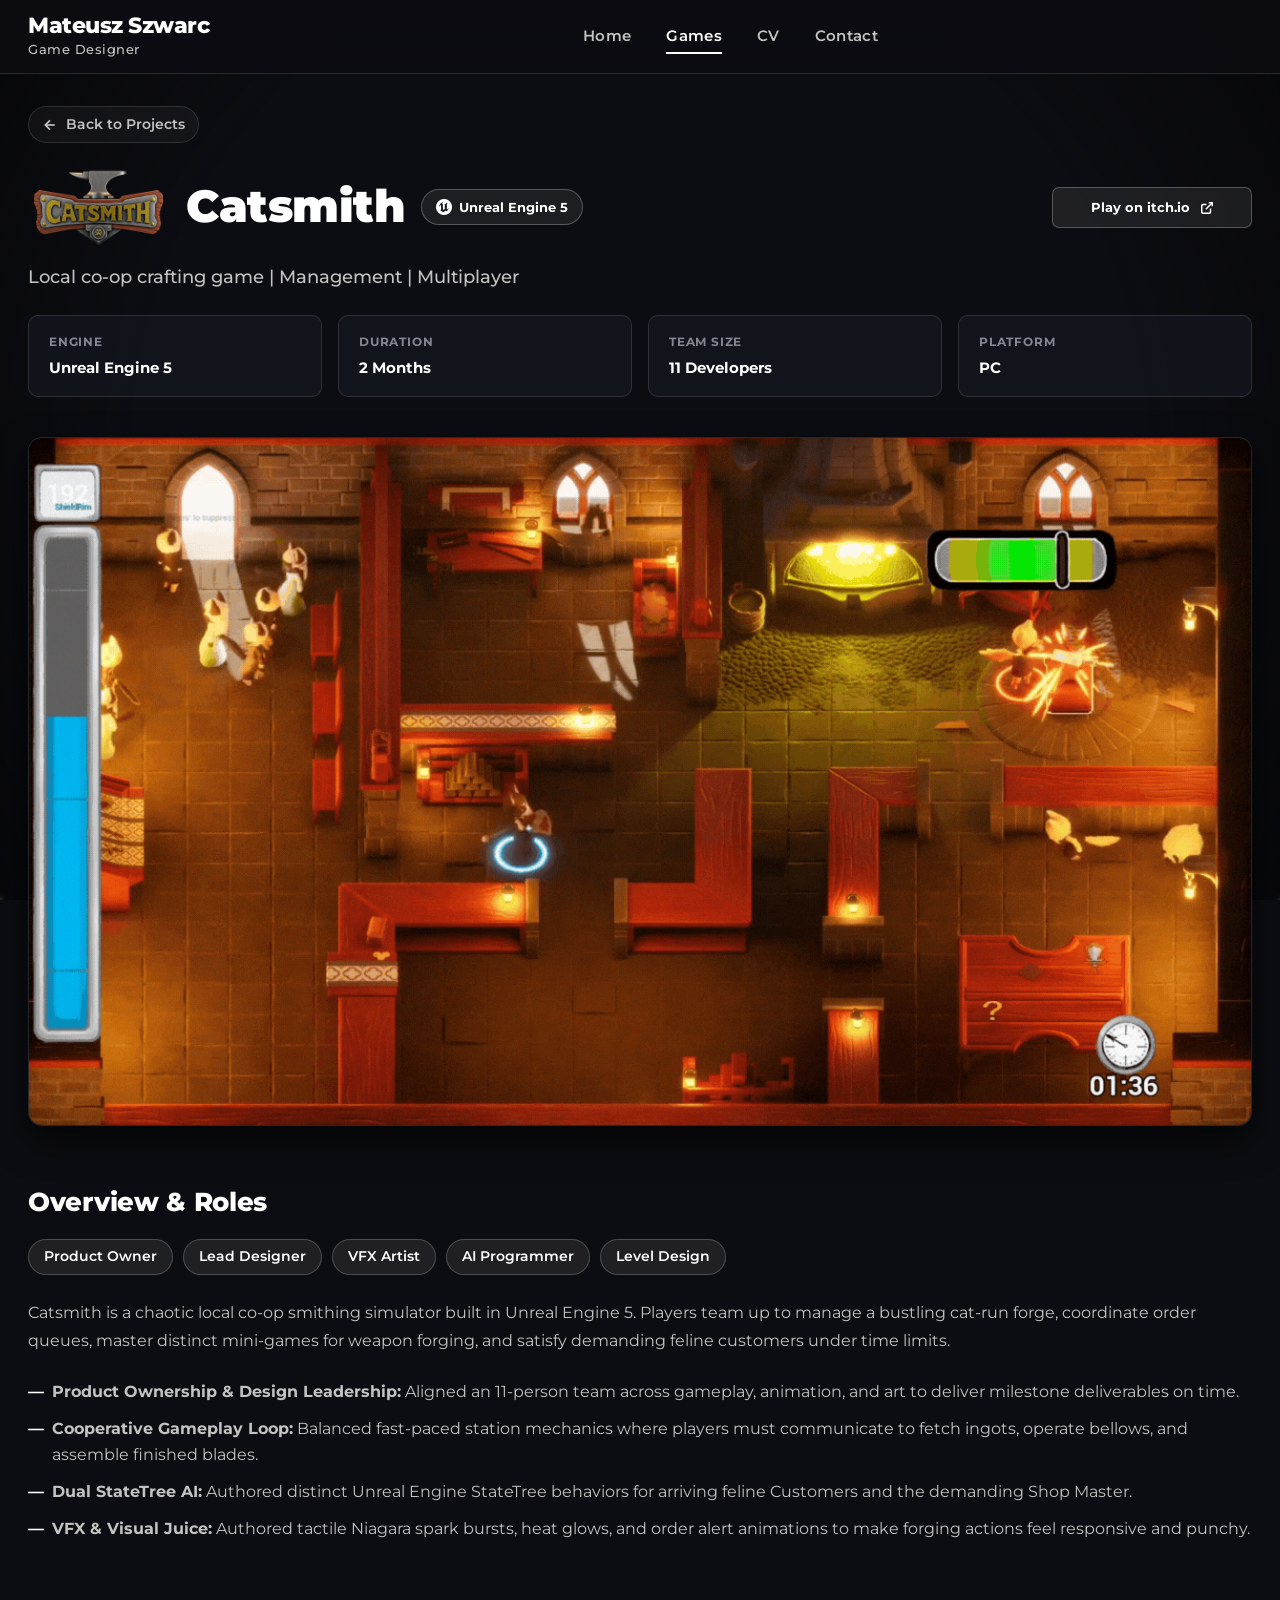
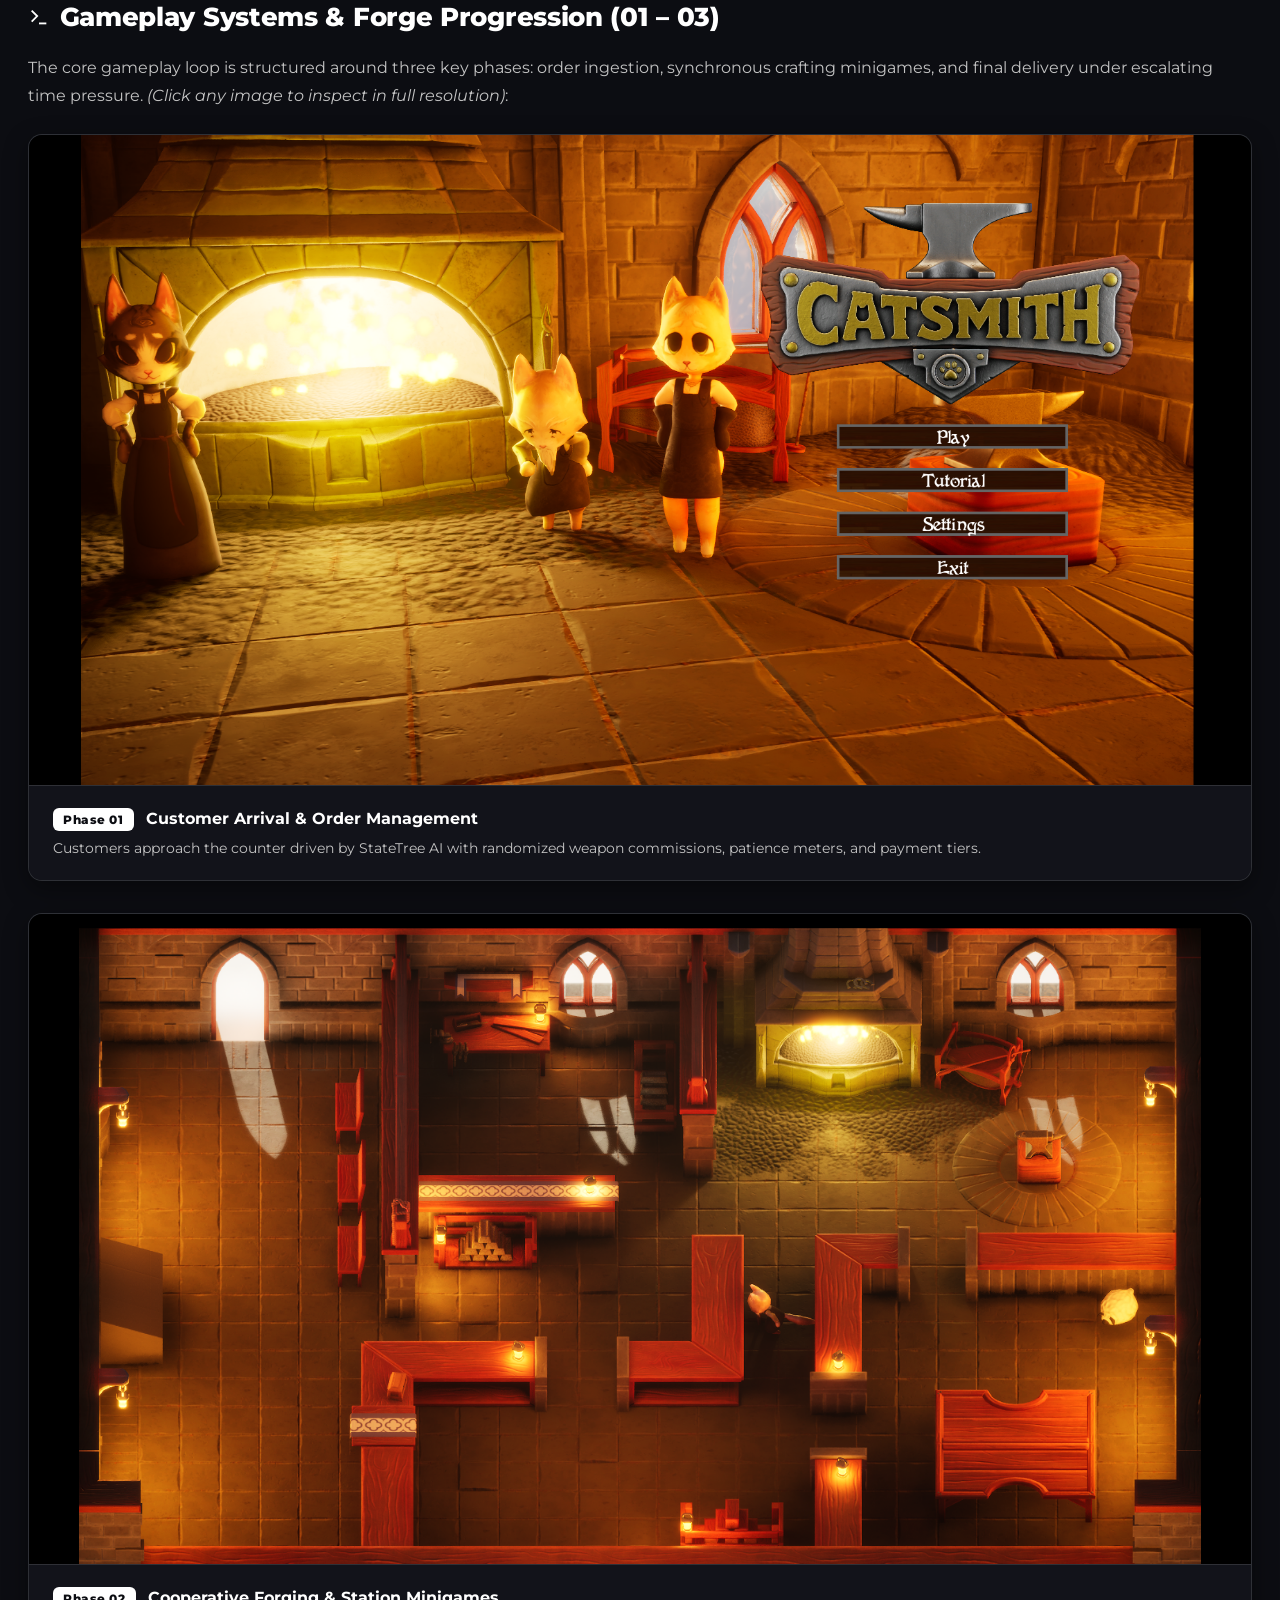
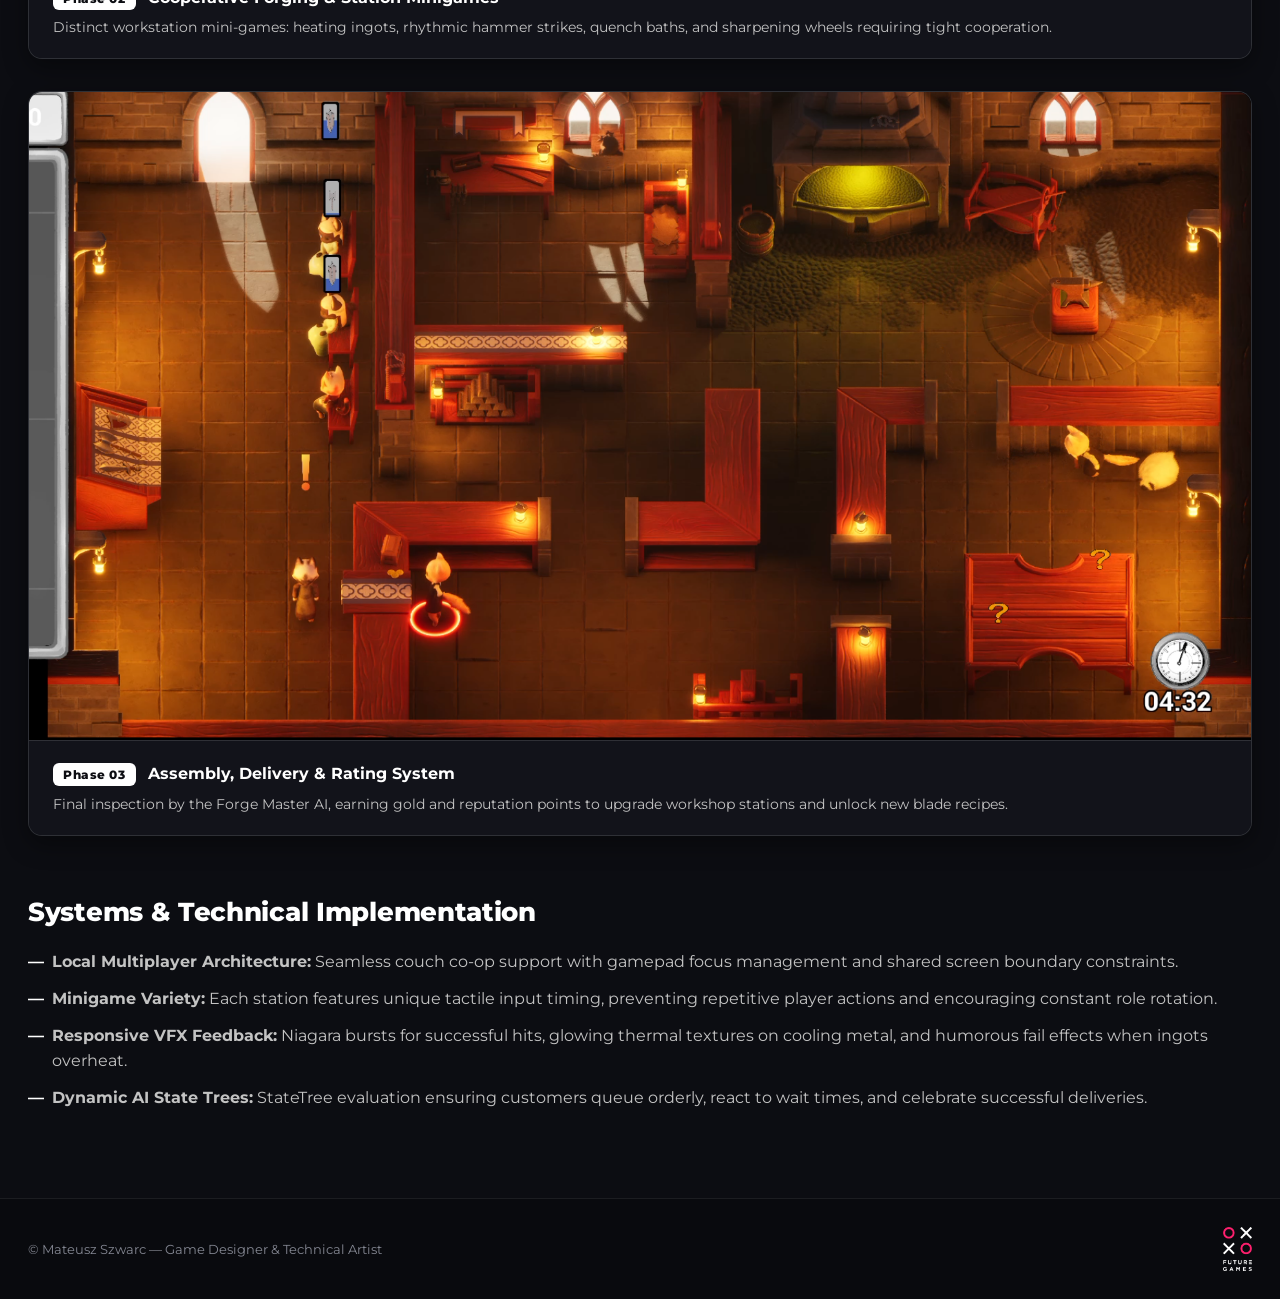
==== catsmith.html @ 1642cb1e "yes" ====
<!DOCTYPE html>
<html lang="en">
<head>
  <meta charset="UTF-8" />
  <meta name="viewport" content="width=device-width, initial-scale=1.0" />
  <title>Catsmith | Mateusz Szwarc Portfolio</title>
  <meta name="description" content="Catsmith game design case study: Unreal Engine 5 local co-op crafting, StateTree AI, order management, and VFX by Mateusz Szwarc." />

  <!-- Fonts & Styles -->
  <link rel="preconnect" href="https://fonts.googleapis.com" />
  <link rel="preconnect" href="https://fonts.gstatic.com" crossorigin />
  <link href="https://fonts.googleapis.com/css2?family=Montserrat:ital,wght@0,300;0,400;0,500;0,600;0,700;0,800;0,900;1,400;1,700&family=JetBrains+Mono:wght@400;500&display=swap" rel="stylesheet" />
  <link rel="stylesheet" href="css/style.css" />
  <link rel="stylesheet" href="css/game-ui.css" />
  <link rel="icon" type="image/png" href="assets/icons/Unrealicon.png" />
</head>
<body>
  <canvas id="bg-canvas"></canvas>
  <div class="vignette-overlay"></div>

  <!-- Site Navigation Header -->
  <header class="site-header">
    <div class="container header-inner">
      <a href="https://matiszwarc.github.io/Portfolio/" class="brand-block">
        <span class="brand-name">Mateusz Szwarc</span>
        <span class="brand-role">Game Designer</span>
      </a>

      <nav>
        <ul class="nav-links">
          <li><a href="https://matiszwarc.github.io/Portfolio/" class="nav-link">Home</a></li>
          <li><a href="https://matiszwarc.github.io/Portfolio/#projects" class="nav-link active">Games</a></li>
          <li><a href="https://canva.link/f33jqqh899scqk2" target="_blank" rel="noopener noreferrer" class="nav-link">CV</a></li>
          <li><a href="https://matiszwarc.github.io/Portfolio/#contact" class="nav-link">Contact</a></li>
        </ul>
      </nav>

      <div class="header-actions">
        <button class="mobile-menu-btn" aria-label="Toggle Menu">
          <svg width="24" height="24" viewBox="0 0 24 24" fill="none" stroke="currentColor" stroke-width="2">
            <line x1="3" y1="12" x2="21" y2="12"></line>
            <line x1="3" y1="6" x2="21" y2="6"></line>
            <line x1="3" y1="18" x2="21" y2="18"></line>
          </svg>
        </button>
      </div>
    </div>
  </header>

  <main class="case-study-main">
    <article class="container case-study-header">
      <a href="https://matiszwarc.github.io/Portfolio/#projects" class="back-link">
        <svg width="16" height="16" viewBox="0 0 24 24" fill="none" stroke="currentColor" stroke-width="2.5">
          <line x1="19" y1="12" x2="5" y2="12"></line>
          <polyline points="12 19 5 12 12 5"></polyline>
        </svg>
        <span>Back to Projects</span>
      </a>

      <div class="case-study-hero-row">
        <div class="case-study-title-block">
          <img src="assets/images/Catsmith/CatsmithLogo.png" alt="Catsmith Game Logo" class="case-study-logo" />
          <h1 class="case-study-title">Catsmith</h1>
          <span class="engine-pill">
            <img src="assets/icons/Unrealicon.png" alt="Unreal Engine 5" />
            <span>Unreal Engine 5</span>
          </span>
        </div>

        <a href="https://futuregames.itch.io/catsmith" target="_blank" rel="noopener noreferrer" class="btn-case-study" style="max-width: 200px;">
          <span>Play on itch.io</span>
          <svg width="14" height="14" viewBox="0 0 24 24" fill="none" stroke="currentColor" stroke-width="2.5" style="margin-left: 6px; vertical-align: middle;">
            <path d="M18 13v6a2 2 0 0 1-2 2H5a2 2 0 0 1-2-2V8a2 2 0 0 1 2-2h6"></path>
            <polyline points="15 3 21 3 21 9"></polyline>
            <line x1="10" y1="14" x2="21" y2="3"></line>
          </svg>
        </a>
      </div>

      <p class="case-study-tagline">Local co-op crafting game | Management | Multiplayer</p>

      <!-- Quick Specs -->
      <div class="case-study-stats-grid">
        <div class="stat-card">
          <div class="stat-label">Engine</div>
          <div class="stat-value">Unreal Engine 5</div>
        </div>
        <div class="stat-card">
          <div class="stat-label">Duration</div>
          <div class="stat-value">2 Months</div>
        </div>
        <div class="stat-card">
          <div class="stat-label">Team Size</div>
          <div class="stat-value">11 Developers</div>
        </div>
        <div class="stat-card">
          <div class="stat-label">Platform</div>
          <div class="stat-value">PC</div>
        </div>
      </div>

      <!-- Gameplay Banner -->
      <div class="case-study-banner-wrap">
        <img src="assets/images/Catsmith.gif" alt="Catsmith Gameplay GIF" />
      </div>

      <!-- Overview & Roles -->
      <section class="case-study-section">
        <h2 class="case-study-sec-title">Overview &amp; Roles</h2>
        <div class="roles-pills-row">
          <span class="role-pill">Product Owner</span>
          <span class="role-pill">Lead Designer</span>
          <span class="role-pill">VFX Artist</span>
          <span class="role-pill">AI Programmer</span>
          <span class="role-pill">Level Design</span>
        </div>
        <p class="case-study-p">
          Catsmith is a chaotic local co-op smithing simulator built in Unreal Engine 5. Players team up to manage a bustling cat-run forge, coordinate order queues, master distinct mini-games for weapon forging, and satisfy demanding feline customers under time limits.
        </p>
        <ul class="case-study-list">
          <li><strong>Product Ownership &amp; Design Leadership:</strong> Aligned an 11-person team across gameplay, animation, and art to deliver milestone deliverables on time.</li>
          <li><strong>Cooperative Gameplay Loop:</strong> Balanced fast-paced station mechanics where players must communicate to fetch ingots, operate bellows, and assemble finished blades.</li>
          <li><strong>Dual StateTree AI:</strong> Authored distinct Unreal Engine StateTree behaviors for arriving feline Customers and the demanding Shop Master.</li>
          <li><strong>VFX &amp; Visual Juice:</strong> Authored tactile Niagara spark bursts, heat glows, and order alert animations to make forging actions feel responsive and punchy.</li>
        </ul>
      </section>

      <!-- Sequential Gameplay Breakdown (Images 01 -> 02 -> 03) -->
      <section class="case-study-section">
        <h2 class="case-study-sec-title">
          <svg width="22" height="22" viewBox="0 0 24 24" fill="none" stroke="currentColor" stroke-width="2">
            <polyline points="4 17 10 11 4 5"></polyline>
            <line x1="12" y1="19" x2="20" y2="19"></line>
          </svg>
          Gameplay Systems &amp; Forge Progression (01 – 03)
        </h2>
        <p class="case-study-p">
          The core gameplay loop is structured around three key phases: order ingestion, synchronous crafting minigames, and final delivery under escalating time pressure. <em>(Click any image to inspect in full resolution)</em>:
        </p>

        <!-- Step 01 -->
        <div class="sequential-card">
          <div class="sequential-img-wrap">
            <img src="assets/images/Catsmith/Image01.png" alt="Catsmith Step 01 - Shop Management & Customer Ordering Loop" class="zoomable-img" />
          </div>
          <div class="sequential-caption">
            <div>
              <span class="step-badge">Phase 01</span>
              <strong style="margin-left: 0.5rem; color: #fff;">Customer Arrival &amp; Order Management</strong>
              <p style="margin-top: 0.35rem; color: var(--text-secondary); font-size: 0.88rem;">
                Customers approach the counter driven by StateTree AI with randomized weapon commissions, patience meters, and payment tiers.
              </p>
            </div>
          </div>
        </div>

        <!-- Step 02 -->
        <div class="sequential-card">
          <div class="sequential-img-wrap">
            <img src="assets/images/Catsmith/image02.png" alt="Catsmith Step 02 - Forge Minigames & Cooperative Crafting Stations" class="zoomable-img" />
          </div>
          <div class="sequential-caption">
            <div>
              <span class="step-badge">Phase 02</span>
              <strong style="margin-left: 0.5rem; color: #fff;">Cooperative Forging &amp; Station Minigames</strong>
              <p style="margin-top: 0.35rem; color: var(--text-secondary); font-size: 0.88rem;">
                Distinct workstation mini-games: heating ingots, rhythmic hammer strikes, quench baths, and sharpening wheels requiring tight cooperation.
              </p>
            </div>
          </div>
        </div>

        <!-- Step 03 -->
        <div class="sequential-card">
          <div class="sequential-img-wrap">
            <img src="assets/images/Catsmith/Image03.png" alt="Catsmith Step 03 - Delivery, Master Approval & Shop Upgrades" class="zoomable-img" />
          </div>
          <div class="sequential-caption">
            <div>
              <span class="step-badge">Phase 03</span>
              <strong style="margin-left: 0.5rem; color: #fff;">Assembly, Delivery &amp; Rating System</strong>
              <p style="margin-top: 0.35rem; color: var(--text-secondary); font-size: 0.88rem;">
                Final inspection by the Forge Master AI, earning gold and reputation points to upgrade workshop stations and unlock new blade recipes.
              </p>
            </div>
          </div>
        </div>
      </section>

      <!-- Technical Systems -->
      <section class="case-study-section">
        <h2 class="case-study-sec-title">Systems &amp; Technical Implementation</h2>
        <ul class="case-study-list">
          <li><strong>Local Multiplayer Architecture:</strong> Seamless couch co-op support with gamepad focus management and shared screen boundary constraints.</li>
          <li><strong>Minigame Variety:</strong> Each station features unique tactile input timing, preventing repetitive player actions and encouraging constant role rotation.</li>
          <li><strong>Responsive VFX Feedback:</strong> Niagara bursts for successful hits, glowing thermal textures on cooling metal, and humorous fail effects when ingots overheat.</li>
          <li><strong>Dynamic AI State Trees:</strong> StateTree evaluation ensuring customers queue orderly, react to wait times, and celebrate successful deliveries.</li>
        </ul>
      </section>
    </article>
  </main>

  <!-- Site Footer with FutureGames Logo on Bottom Right Corner -->
  <footer class="site-footer">
    <div class="container footer-inner">
      <div class="footer-left">
        <p>© Mateusz Szwarc — Game Designer &amp; Technical Artist</p>
      </div>
      <div class="footer-right">
        <a href="https://futuregames.se" target="_blank" rel="noopener noreferrer" class="futuregames-link" title="Futuregames">
          <img src="assets/icons/FutureGames.png" alt="Futuregames" class="futuregames-img" />
        </a>
      </div>
    </div>
  </footer>

  <script type="module" src="js/case-study.js"></script>
</body>
</html>
---- css/style.css ----
/* ==========================================================================
   Mateusz Szwarc - Game Designer Portfolio
   Design System Inspired by Wix Studio (matiszwarc.wixstudio.com/portfolio)
   ========================================================================== */

@import url('https://fonts.googleapis.com/css2?family=Montserrat:ital,wght@0,300;0,400;0,500;0,600;0,700;0,800;0,900;1,400;1,700&family=JetBrains+Mono:wght@400;500&display=swap');

:root {
  /* Dark Paper / Charcoal Studio Palette */
  --bg-primary: #0c0d12;
  --bg-secondary: #13151c;
  --bg-card: rgba(19, 21, 28, 0.92);
  --bg-card-hover: rgba(26, 29, 39, 0.98);
  --bg-glass: rgba(12, 13, 18, 0.92);

  --border-subtle: rgba(255, 255, 255, 0.12);
  --border-accent: rgba(255, 255, 255, 0.35);
  --border-glow: rgba(255, 255, 255, 0.8);

  --text-primary: #ffffff;
  --text-secondary: #c3c3c3; /* Wix silver-grey */
  --text-muted: #848792;

  /* Accents */
  --accent-ue: #ffffff;
  --accent-unity: #ffffff;
  --accent-cyan: #00f3ff;
  --accent-magenta: #ff007f;
  --accent-gold: #fbbf24;

  /* Fonts */
  --font-display: 'Montserrat', sans-serif;
  --font-body: 'Montserrat', sans-serif;
  --font-mono: 'JetBrains Mono', monospace;

  /* Transitions */
  --ease-spring: cubic-bezier(0.16, 1, 0.3, 1);
  --transition-fast: 0.18s ease;
  --transition-normal: 0.3s var(--ease-spring);

  --max-width: 1280px;
  --header-height: 74px;
}

*, *::before, *::after {
  box-sizing: border-box;
  margin: 0;
  padding: 0;
}

html {
  scroll-behavior: smooth;
  color-scheme: dark;
}

body {
  background-color: var(--bg-primary);
  color: var(--text-primary);
  font-family: var(--font-body);
  line-height: 1.6;
  overflow-x: hidden;
  position: relative;
  min-height: 100vh;
}

/* Ambient Canvas Grid Background */
#bg-canvas {
  position: fixed;
  top: 0;
  left: 0;
  width: 100%;
  height: 100%;
  z-index: 0;
  pointer-events: none;
  opacity: 0.6;
}

.vignette-overlay {
  position: fixed;
  top: 0;
  left: 0;
  width: 100%;
  height: 100%;
  background: radial-gradient(circle at 50% 50%, transparent 65%, rgba(6, 7, 10, 0.85) 100%);
  pointer-events: none;
  z-index: 1;
}

.container {
  max-width: var(--max-width);
  margin: 0 auto;
  padding: 0 1.75rem;
  position: relative;
  z-index: 2;
}

section {
  position: relative;
  z-index: 2;
}

/* ==========================================================================
   Header & Navigation
   ========================================================================== */
.site-header {
  position: fixed;
  top: 0;
  left: 0;
  width: 100%;
  height: var(--header-height);
  background: var(--bg-glass);
  backdrop-filter: blur(16px);
  -webkit-backdrop-filter: blur(16px);
  border-bottom: 1px solid var(--border-subtle);
  z-index: 100;
  transition: all var(--transition-normal);
}

.site-header.scrolled {
  box-shadow: 0 10px 30px rgba(0, 0, 0, 0.6);
  border-bottom-color: rgba(255, 255, 255, 0.2);
}

.header-inner {
  display: flex;
  align-items: center;
  justify-content: space-between;
  height: 100%;
}

.brand-block {
  text-decoration: none;
  display: flex;
  flex-direction: column;
}

.brand-name {
  font-family: var(--font-display);
  font-size: 1.4rem;
  font-weight: 800;
  color: #ffffff;
  letter-spacing: -0.5px;
  line-height: 1.1;
  transition: color var(--transition-fast);
}

.brand-role {
  font-family: var(--font-display);
  font-size: 0.82rem;
  font-weight: 500;
  color: var(--text-secondary);
  letter-spacing: 0.5px;
  margin-top: 2px;
}

.nav-links {
  display: flex;
  align-items: center;
  gap: 2.2rem;
  list-style: none;
}

.nav-link {
  color: var(--text-secondary);
  text-decoration: none;
  font-family: var(--font-display);
  font-size: 0.92rem;
  font-weight: 600;
  letter-spacing: 0.3px;
  position: relative;
  transition: color var(--transition-fast);
  padding: 0.4rem 0;
}

.nav-link:hover, .nav-link.active {
  color: #ffffff;
}

.nav-link::after {
  content: '';
  position: absolute;
  bottom: -2px;
  left: 0;
  width: 0%;
  height: 2px;
  background: #ffffff;
  transition: width var(--transition-normal);
}

.nav-link:hover::after, .nav-link.active::after {
  width: 100%;
}

.header-actions {
  display: flex;
  align-items: center;
  gap: 1rem;
}

.mobile-menu-btn {
  display: none;
  background: transparent;
  border: none;
  color: #fff;
  cursor: pointer;
}

/* ==========================================================================
   Hero / Intro Banner (Streamlined to bring 2 project rows into view)
   ========================================================================== */
.hero-minimal {
  padding-top: calc(var(--header-height) + 1.8rem);
  padding-bottom: 0.8rem;
  text-align: center;
}

.hero-tagline {
  font-family: var(--font-display);
  font-size: clamp(1.5rem, 2.7vw, 2.1rem);
  font-weight: 800;
  color: #ffffff;
  line-height: 1.25;
  max-width: 820px;
  margin: 0 auto 0.65rem auto;
  letter-spacing: -0.4px;
}

.hero-sub {
  color: var(--text-secondary);
  font-size: 0.95rem;
  font-weight: 400;
  max-width: 680px;
  margin: 0 auto 0.6rem auto;
  line-height: 1.55;
}

/* ==========================================================================
   Projects Section (3 per row, scaled down to show 2 rows horizontally)
   ========================================================================== */
.projects-section {
  padding-top: 1.25rem;
  padding-bottom: 4rem;
}

.section-title-wix {
  font-family: var(--font-display);
  font-size: 1.9rem;
  font-weight: 900;
  color: #ffffff;
  text-align: center;
  margin-bottom: 0.75rem;
  letter-spacing: -0.4px;
}

.projects-divider {
  width: 50px;
  height: 3px;
  background: #ffffff;
  margin: 0 auto 1.4rem auto;
  border-radius: 2px;
}

.filter-bar {
  display: flex;
  justify-content: center;
  align-items: center;
  flex-wrap: wrap;
  gap: 0.65rem;
  margin-bottom: 1.75rem;
}

.filter-btn {
  background: rgba(255, 255, 255, 0.04);
  border: 1px solid var(--border-subtle);
  color: var(--text-secondary);
  padding: 0.45rem 1.15rem;
  border-radius: 999px;
  font-family: var(--font-display);
  font-size: 0.82rem;
  font-weight: 600;
  cursor: pointer;
  transition: all var(--transition-fast);
}

.filter-btn:hover {
  color: #ffffff;
  border-color: rgba(255, 255, 255, 0.35);
}

.filter-btn.active {
  background: #ffffff;
  color: #0c0d12;
  border-color: #ffffff;
  font-weight: 700;
}

/* Projects Grid - 3 columns */
.projects-grid {
  display: grid;
  grid-template-columns: repeat(3, 1fr);
  gap: 1.35rem;
}

/* Project Card */
.wix-card {
  background: var(--bg-card);
  border: 1px solid var(--border-subtle);
  border-radius: 14px;
  overflow: hidden;
  display: flex;
  flex-direction: column;
  transition: all var(--transition-normal);
  position: relative;
  box-shadow: 0 8px 20px rgba(0, 0, 0, 0.35);
}

.wix-card:hover {
  transform: translateY(-5px);
  border-color: rgba(255, 255, 255, 0.35);
  box-shadow: 0 16px 32px rgba(0, 0, 0, 0.55), 0 0 20px rgba(255, 255, 255, 0.06);
}

/* Media Thumbnail */
.card-media-wrap {
  position: relative;
  width: 100%;
  aspect-ratio: 16 / 9;
  background: #08090d;
  overflow: hidden;
  cursor: pointer;
  display: block;
  text-decoration: none;
}

.card-media-wrap img {
  width: 100%;
  height: 100%;
  object-fit: cover;
  transition: transform var(--transition-normal);
  display: block;
}

.wix-card:hover .card-media-wrap img {
  transform: scale(1.04);
}

/* Engine Emblem Badge */
.engine-badge-overlay {
  position: absolute;
  top: 0.65rem;
  right: 0.65rem;
  width: 32px;
  height: 32px;
  background: rgba(12, 13, 18, 0.88);
  border: 1px solid rgba(255, 255, 255, 0.25);
  border-radius: 50%;
  display: flex;
  align-items: center;
  justify-content: center;
  backdrop-filter: blur(8px);
  z-index: 5;
  box-shadow: 0 3px 10px rgba(0, 0, 0, 0.5);
}

.engine-badge-overlay img {
  width: 18px;
  height: 18px;
  object-fit: contain;
}

/* Card Content */
.card-content {
  padding: 1.1rem 1.15rem 1.25rem 1.15rem;
  display: flex;
  flex-direction: column;
  flex-grow: 1;
}

.card-title {
  font-family: var(--font-display);
  font-size: 1.25rem;
  font-weight: 800;
  color: #ffffff;
  margin-bottom: 0.35rem;
  letter-spacing: -0.2px;
  line-height: 1.25;
}

.card-title-link {
  color: #ffffff;
  text-decoration: none;
  transition: color var(--transition-fast);
}

.card-title-link:hover {
  color: var(--text-secondary);
}

.card-meta-line {
  font-family: var(--font-display);
  font-size: 0.81rem;
  color: var(--text-secondary);
  font-weight: 500;
  line-height: 1.38;
  margin-bottom: 0.15rem;
  word-break: break-word;
}

.card-meta-line.roles {
  color: #e2e8f0;
  font-weight: 600;
  margin-top: 0.25rem;
}

.card-actions {
  display: flex;
  align-items: center;
  gap: 0.6rem;
  margin-top: 0.9rem;
  padding-top: 0.85rem;
  border-top: 1px solid var(--border-subtle);
}

.btn-case-study {
  flex: 1;
  background: rgba(255, 255, 255, 0.08);
  border: 1px solid rgba(255, 255, 255, 0.25);
  color: #ffffff;
  padding: 0.55rem 0.9rem;
  border-radius: 7px;
  font-family: var(--font-display);
  font-size: 0.82rem;
  font-weight: 700;
  cursor: pointer;
  text-align: center;
  text-decoration: none;
  transition: all var(--transition-fast);
  display: inline-block;
}

.btn-case-study:hover {
  background: #ffffff;
  color: #0c0d12;
  box-shadow: 0 0 15px rgba(255, 255, 255, 0.3);
}

.btn-itch-direct {
  display: inline-flex;
  align-items: center;
  justify-content: center;
  width: 36px;
  height: 36px;
  border-radius: 7px;
  background: rgba(255, 255, 255, 0.05);
  border: 1px solid var(--border-subtle);
  color: var(--text-secondary);
  text-decoration: none;
  transition: all var(--transition-fast);
}

.btn-itch-direct img {
  width: 18px;
  height: 18px;
  object-fit: contain;
}

.btn-itch-direct:hover {
  background: #fa5c5c;
  border-color: #fa5c5c;
  box-shadow: 0 0 12px rgba(250, 92, 92, 0.4);
}

/* ==========================================================================
   Contact Section
   ========================================================================== */
.contact-section-wix {
  background: rgba(15, 17, 23, 0.7);
  border-top: 1px solid var(--border-subtle);
  padding: 4.5rem 0 3.5rem 0;
  text-align: center;
}

.contact-direct-box {
  max-width: 650px;
  margin: 0 auto 2.25rem auto;
  display: flex;
  flex-direction: column;
  align-items: center;
  gap: 0.5rem;
}

.contact-email-link {
  font-family: var(--font-display);
  font-size: clamp(1.3rem, 3vw, 1.85rem);
  font-weight: 800;
  color: #ffffff;
  text-decoration: none;
  transition: color var(--transition-fast);
  letter-spacing: -0.4px;
}

.contact-email-link:hover {
  color: var(--text-secondary);
  text-decoration: underline;
}

.contact-phone-text {
  font-family: var(--font-display);
  font-size: 1.1rem;
  font-weight: 600;
  color: var(--text-secondary);
}

.socials-wix-row {
  display: flex;
  justify-content: center;
  align-items: center;
  gap: 1.25rem;
  flex-wrap: wrap;
}

.wix-social-btn {
  display: inline-flex;
  align-items: center;
  gap: 0.65rem;
  background: rgba(255, 255, 255, 0.05);
  border: 1px solid var(--border-subtle);
  color: #ffffff;
  padding: 0.65rem 1.35rem;
  border-radius: 999px;
  font-family: var(--font-display);
  font-size: 0.88rem;
  font-weight: 700;
  text-decoration: none;
  transition: all var(--transition-fast);
}

.btn-icon-img {
  width: 18px;
  height: 18px;
  object-fit: contain;
  display: inline-block;
}

.wix-social-btn:hover {
  background: #ffffff;
  color: #0c0d12;
  box-shadow: 0 0 15px rgba(255, 255, 255, 0.3);
  transform: translateY(-2px);
}

/* ==========================================================================
   Footer & FutureGames Icon in Bottom Right Corner
   ========================================================================== */
.site-footer {
  border-top: 1px solid rgba(255, 255, 255, 0.08);
  padding: 1.75rem 0;
  background: #090a0e;
  position: relative;
  z-index: 10;
}

.footer-inner {
  display: flex;
  align-items: center;
  justify-content: space-between;
  flex-wrap: wrap;
  gap: 1.25rem;
}

.footer-left p {
  color: var(--text-muted);
  font-size: 0.84rem;
}

.footer-right {
  display: flex;
  align-items: center;
  justify-content: flex-end;
}

.futuregames-link {
  display: inline-flex;
  align-items: center;
  transition: transform var(--transition-fast), filter var(--transition-fast);
}

.futuregames-link:hover {
  transform: scale(1.08);
}

.futuregames-img {
  height: 44px;
  width: auto;
  object-fit: contain;
  display: block;
}

/* ==========================================================================
   Case Study Subpages Architecture
   ========================================================================== */
.case-study-header {
  padding-top: calc(var(--header-height) + 2rem);
  padding-bottom: 2rem;
}

.back-link {
  display: inline-flex;
  align-items: center;
  gap: 0.5rem;
  color: var(--text-secondary);
  text-decoration: none;
  font-size: 0.88rem;
  font-weight: 600;
  margin-bottom: 1.5rem;
  transition: all var(--transition-fast);
  padding: 0.4rem 0.8rem;
  background: rgba(255, 255, 255, 0.04);
  border: 1px solid var(--border-subtle);
  border-radius: 999px;
}

.back-link:hover {
  color: #ffffff;
  background: rgba(255, 255, 255, 0.12);
  transform: translateX(-3px);
}

.case-study-hero-row {
  display: flex;
  align-items: center;
  justify-content: space-between;
  flex-wrap: wrap;
  gap: 1.5rem;
  margin-bottom: 1rem;
}

.case-study-title-block {
  display: flex;
  align-items: center;
  gap: 1rem;
  flex-wrap: wrap;
}

.case-study-title {
  font-family: var(--font-display);
  font-size: clamp(2rem, 4vw, 2.8rem);
  font-weight: 900;
  color: #ffffff;
  letter-spacing: -0.5px;
}

.case-study-logo {
  max-height: 80px;
  width: auto;
  object-fit: contain;
}

.engine-pill {
  display: inline-flex;
  align-items: center;
  gap: 0.45rem;
  background: rgba(255, 255, 255, 0.07);
  border: 1px solid rgba(255, 255, 255, 0.25);
  padding: 0.4rem 0.85rem;
  border-radius: 999px;
  font-size: 0.82rem;
  font-weight: 700;
}

.engine-pill img {
  width: 16px;
  height: 16px;
  object-fit: contain;
}

.case-study-tagline {
  color: var(--text-secondary);
  font-size: 1.1rem;
  font-weight: 500;
  margin-bottom: 1.5rem;
}

/* Quick specs row */
.case-study-stats-grid {
  display: grid;
  grid-template-columns: repeat(auto-fit, minmax(160px, 1fr));
  gap: 1rem;
  margin-bottom: 2.5rem;
}

.stat-card {
  background: var(--bg-card);
  border: 1px solid var(--border-subtle);
  border-radius: 10px;
  padding: 1rem 1.25rem;
}

.stat-label {
  font-size: 0.76rem;
  text-transform: uppercase;
  letter-spacing: 0.8px;
  color: var(--text-muted);
  font-weight: 700;
  margin-bottom: 0.25rem;
}

.stat-value {
  font-size: 0.96rem;
  font-weight: 700;
  color: #ffffff;
}

/* Banner Showcase */
.case-study-banner-wrap {
  width: 100%;
  aspect-ratio: 16 / 9;
  border-radius: 14px;
  overflow: hidden;
  border: 1px solid var(--border-subtle);
  background: #08090d;
  margin-bottom: 3.5rem;
  box-shadow: 0 15px 35px rgba(0, 0, 0, 0.6);
}

.case-study-banner-wrap img,
.case-study-banner-wrap video {
  width: 100%;
  height: 100%;
  object-fit: cover;
  display: block;
}

/* Sections */
.case-study-section {
  margin-bottom: 3.5rem;
}

.case-study-sec-title {
  font-family: var(--font-display);
  font-size: 1.6rem;
  font-weight: 800;
  color: #ffffff;
  margin-bottom: 1rem;
  letter-spacing: -0.3px;
  display: flex;
  align-items: center;
  gap: 0.6rem;
}

.case-study-p {
  color: var(--text-secondary);
  font-size: 1rem;
  line-height: 1.75;
  margin-bottom: 1.5rem;
}

.case-study-list {
  list-style: none;
  display: flex;
  flex-direction: column;
  gap: 0.75rem;
  margin-bottom: 1.5rem;
}

.case-study-list li {
  position: relative;
  padding-left: 1.5rem;
  color: var(--text-secondary);
  font-size: 0.98rem;
  line-height: 1.6;
}

.case-study-list li::before {
  content: '—';
  position: absolute;
  left: 0;
  color: #ffffff;
  font-weight: bold;
}

.roles-pills-row {
  display: flex;
  flex-wrap: wrap;
  gap: 0.6rem;
  margin-bottom: 1.5rem;
}

.role-pill {
  background: rgba(255, 255, 255, 0.08);
  border: 1px solid rgba(255, 255, 255, 0.2);
  color: #ffffff;
  padding: 0.4rem 0.95rem;
  border-radius: 999px;
  font-size: 0.85rem;
  font-weight: 600;
}

/* ==========================================================================
   Interactive Magic VFX Player (Wastemancer)
   ========================================================================== */
.magic-player-box {
  background: #0f1118;
  border: 1px solid var(--border-subtle);
  border-radius: 14px;
  padding: 1.75rem;
  margin: 1.75rem 0 2.5rem 0;
  box-shadow: 0 10px 30px rgba(0, 0, 0, 0.5);
}

.magic-icon-selector {
  display: flex;
  justify-content: center;
  align-items: center;
  flex-wrap: wrap;
  gap: 1.25rem;
  margin-bottom: 1.75rem;
}

.magic-icon-btn {
  background: rgba(255, 255, 255, 0.04);
  border: 2px solid rgba(255, 255, 255, 0.15);
  border-radius: 14px;
  padding: 0.65rem;
  cursor: pointer;
  display: flex;
  flex-direction: column;
  align-items: center;
  gap: 0.4rem;
  transition: all var(--transition-fast);
  color: var(--text-secondary);
  font-family: var(--font-display);
  font-size: 0.78rem;
  font-weight: 700;
  text-transform: uppercase;
  min-width: 80px;
}

.magic-icon-btn img {
  width: 44px;
  height: 44px;
  object-fit: contain;
  transition: transform var(--transition-fast);
}

.magic-icon-btn:hover {
  border-color: rgba(255, 255, 255, 0.5);
  color: #ffffff;
  transform: translateY(-3px);
}

.magic-icon-btn:hover img {
  transform: scale(1.1);
}

.magic-icon-btn.active {
  background: rgba(255, 255, 255, 0.12);
  border-color: #ffffff;
  color: #ffffff;
  box-shadow: 0 0 16px rgba(255, 255, 255, 0.3);
  transform: translateY(-2px);
}

.magic-video-container {
  width: 100%;
  aspect-ratio: 16 / 9;
  border-radius: 10px;
  overflow: hidden;
  background: #000;
  position: relative;
  border: 1px solid var(--border-subtle);
}

.magic-video-container video {
  width: 100%;
  height: 100%;
  object-fit: contain;
  display: block;
}

.magic-video-caption {
  margin-top: 0.85rem;
  text-align: center;
  font-size: 0.88rem;
  color: var(--text-secondary);
}

/* ==========================================================================
   Image Showcase Galleries & Sequential Media (Catsmith, Domefall, Necromeowcy)
   ========================================================================== */
.gallery-grid-2 {
  display: grid;
  grid-template-columns: repeat(2, 1fr);
  gap: 1.5rem;
  margin: 1.5rem 0;
}

.gallery-grid-3 {
  display: grid;
  grid-template-columns: repeat(3, 1fr);
  gap: 1.25rem;
  margin: 1.5rem 0;
}

.gallery-grid-4 {
  display: grid;
  grid-template-columns: repeat(2, 1fr);
  gap: 1.25rem;
  margin: 1.5rem 0;
}

.gallery-card {
  background: var(--bg-card);
  border: 1px solid var(--border-subtle);
  border-radius: 12px;
  overflow: hidden;
  transition: all var(--transition-normal);
  display: flex;
  flex-direction: column;
}

.gallery-card:hover {
  border-color: rgba(255, 255, 255, 0.35);
  transform: translateY(-4px);
  box-shadow: 0 10px 25px rgba(0, 0, 0, 0.5);
}

.gallery-img-wrap {
  width: 100%;
  aspect-ratio: 16 / 10;
  background: #08090d;
  cursor: pointer;
  position: relative;
  overflow: hidden;
}

.gallery-img-wrap img {
  width: 100%;
  height: 100%;
  object-fit: cover;
  transition: transform var(--transition-normal);
  display: block;
}

.gallery-card:hover .gallery-img-wrap img {
  transform: scale(1.03);
}

.gallery-card-body {
  padding: 1rem 1.15rem;
}

.gallery-card-title {
  font-family: var(--font-display);
  font-size: 0.95rem;
  font-weight: 700;
  color: #ffffff;
  margin-bottom: 0.25rem;
}

.gallery-card-desc {
  font-size: 0.82rem;
  color: var(--text-secondary);
  line-height: 1.45;
}

/* Sequential Catsmith Cards */
.sequential-card {
  margin-bottom: 2rem;
  background: var(--bg-card);
  border: 1px solid var(--border-subtle);
  border-radius: 14px;
  overflow: hidden;
  box-shadow: 0 8px 24px rgba(0, 0, 0, 0.4);
}

.sequential-img-wrap {
  width: 100%;
  background: #08090d;
  cursor: pointer;
  overflow: hidden;
}

.sequential-img-wrap img {
  width: 100%;
  height: auto;
  max-height: 650px;
  object-fit: contain;
  display: block;
  background: #000;
}

.sequential-caption {
  padding: 1.25rem 1.5rem;
  background: rgba(18, 20, 27, 0.95);
  border-top: 1px solid var(--border-subtle);
  display: flex;
  align-items: center;
  justify-content: space-between;
  flex-wrap: wrap;
  gap: 0.75rem;
}

.step-badge {
  background: #ffffff;
  color: #0c0d12;
  font-size: 0.78rem;
  font-weight: 800;
  padding: 0.25rem 0.65rem;
  border-radius: 6px;
  letter-spacing: 0.5px;
}

/* Video Card in Subpage */
.video-card-wrap {
  width: 100%;
  border-radius: 12px;
  overflow: hidden;
  background: #000;
  border: 1px solid var(--border-subtle);
  margin: 1.25rem 0;
}

.video-card-wrap video {
  width: 100%;
  height: auto;
  max-height: 520px;
  display: block;
  object-fit: contain;
}

/* Lightbox Fullscreen Image Preview */
.lightbox-modal {
  position: fixed;
  top: 0;
  left: 0;
  width: 100%;
  height: 100%;
  background: rgba(6, 7, 10, 0.94);
  backdrop-filter: blur(14px);
  -webkit-backdrop-filter: blur(14px);
  z-index: 2000;
  display: flex;
  align-items: center;
  justify-content: center;
  padding: 2rem;
  opacity: 0;
  visibility: hidden;
  transition: opacity 0.25s ease, visibility 0.25s ease;
  cursor: zoom-out;
}

.lightbox-modal.open {
  opacity: 1;
  visibility: visible;
}

.lightbox-img {
  max-width: 95%;
  max-height: 90vh;
  object-fit: contain;
  border-radius: 8px;
  box-shadow: 0 20px 60px rgba(0, 0, 0, 0.9);
  cursor: default;
}

.lightbox-close {
  position: absolute;
  top: 1.5rem;
  right: 1.5rem;
  background: rgba(255, 255, 255, 0.1);
  border: 1px solid rgba(255, 255, 255, 0.2);
  color: #fff;
  border-radius: 50%;
  width: 40px;
  height: 40px;
  display: flex;
  align-items: center;
  justify-content: center;
  cursor: pointer;
  transition: all var(--transition-fast);
}

.lightbox-close:hover {
  background: #fff;
  color: #000;
}

/* ==========================================================================
   Responsive Breakpoints
   ========================================================================== */
@media (max-width: 1024px) {
  .projects-grid {
    grid-template-columns: repeat(2, 1fr);
  }
  .gallery-grid-3 {
    grid-template-columns: repeat(2, 1fr);
  }
}

@media (max-width: 768px) {
  .nav-links {
    display: none;
  }
  .mobile-menu-btn {
    display: block;
  }
  .projects-grid {
    grid-template-columns: 1fr;
  }
  .gallery-grid-2,
  .gallery-grid-4 {
    grid-template-columns: 1fr;
  }
  .case-study-title {
    font-size: 2rem;
  }
}
---- css/game-ui.css ----
/* ==========================================================================
   UI Helpers, Badges & Interactive Notifications
   ========================================================================== */

/* Toast Notice */
.toast-notice {
  position: fixed;
  bottom: 2rem;
  right: 2rem;
  background: #141720;
  border: 1px solid rgba(255, 255, 255, 0.3);
  color: #ffffff;
  padding: 0.85rem 1.5rem;
  border-radius: 999px;
  font-family: var(--font-display);
  font-weight: 600;
  font-size: 0.9rem;
  box-shadow: 0 10px 25px rgba(0, 0, 0, 0.6), 0 0 20px rgba(255, 255, 255, 0.1);
  z-index: 2000;
  display: flex;
  align-items: center;
  gap: 0.75rem;
  transform: translateY(100px);
  opacity: 0;
  transition: all 0.3s cubic-bezier(0.16, 1, 0.3, 1);
  pointer-events: none;
}

.toast-notice.show {
  transform: translateY(0);
  opacity: 1;
}

/* Custom Scrollbar */
::-webkit-scrollbar {
  width: 8px;
  height: 8px;
}

::-webkit-scrollbar-track {
  background: var(--bg-primary);
}

::-webkit-scrollbar-thumb {
  background: #232733;
  border-radius: 4px;
  border: 1px solid rgba(255, 255, 255, 0.05);
}

::-webkit-scrollbar-thumb:hover {
  background: #ffffff;
}
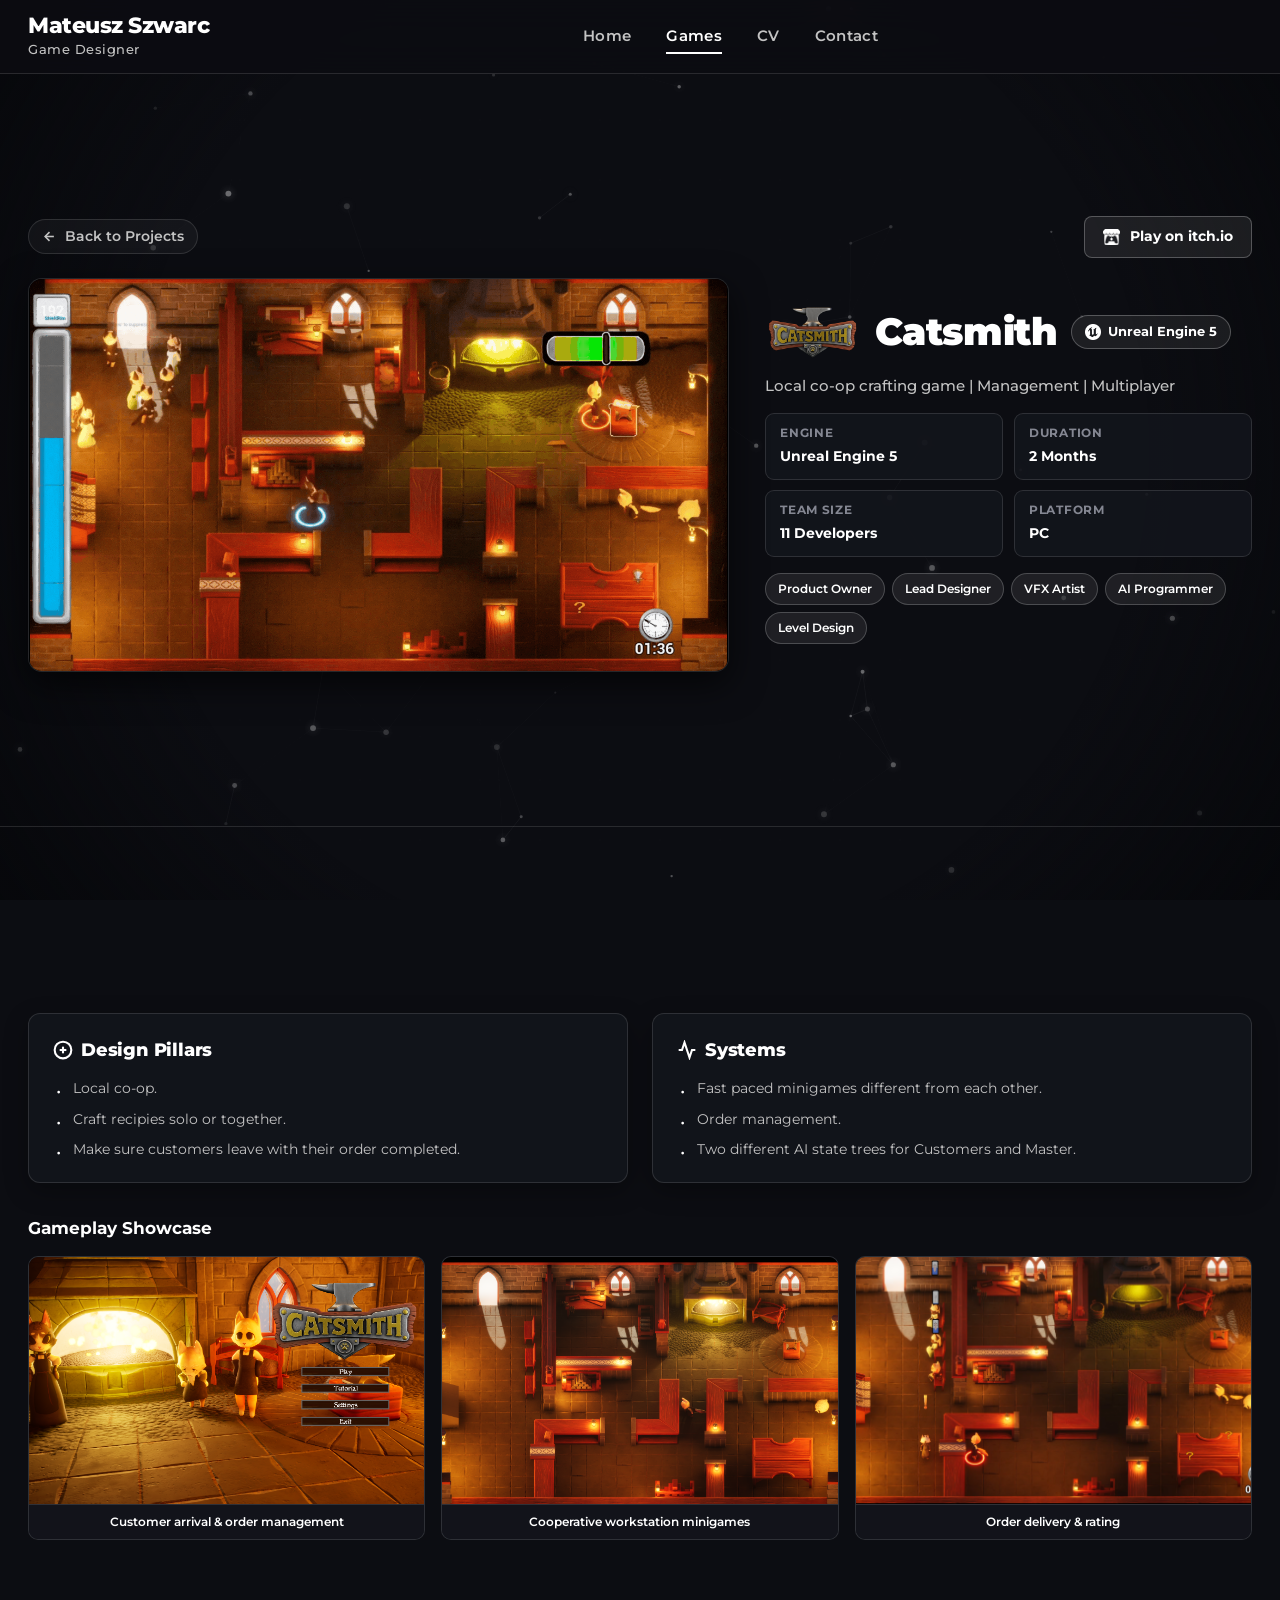
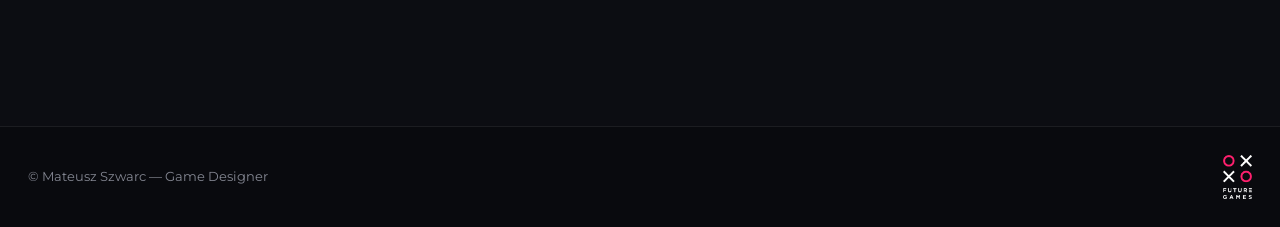
==== commit 1f4ee3c0: "next update" ====
--- a/catsmith.html
+++ b/catsmith.html
@@ -18,7 +18,7 @@
   <canvas id="bg-canvas"></canvas>
   <div class="vignette-overlay"></div>
 
-  <!-- Site Navigation Header -->
+  <!-- Header -->
   <header class="site-header">
     <div class="container header-inner">
       <a href="https://matiszwarc.github.io/Portfolio/" class="brand-block">
@@ -47,164 +47,151 @@
     </div>
   </header>
 
-  <main class="case-study-main">
-    <article class="container case-study-header">
-      <a href="https://matiszwarc.github.io/Portfolio/#projects" class="back-link">
-        <svg width="16" height="16" viewBox="0 0 24 24" fill="none" stroke="currentColor" stroke-width="2.5">
-          <line x1="19" y1="12" x2="5" y2="12"></line>
-          <polyline points="12 19 5 12 12 5"></polyline>
-        </svg>
-        <span>Back to Projects</span>
-      </a>
-
-      <div class="case-study-hero-row">
-        <div class="case-study-title-block">
-          <img src="assets/images/Catsmith/CatsmithLogo.png" alt="Catsmith Game Logo" class="case-study-logo" />
-          <h1 class="case-study-title">Catsmith</h1>
-          <span class="engine-pill">
-            <img src="assets/icons/Unrealicon.png" alt="Unreal Engine 5" />
-            <span>Unreal Engine 5</span>
-          </span>
-        </div>
-
-        <a href="https://futuregames.itch.io/catsmith" target="_blank" rel="noopener noreferrer" class="btn-case-study" style="max-width: 200px;">
-          <span>Play on itch.io</span>
-          <svg width="14" height="14" viewBox="0 0 24 24" fill="none" stroke="currentColor" stroke-width="2.5" style="margin-left: 6px; vertical-align: middle;">
-            <path d="M18 13v6a2 2 0 0 1-2 2H5a2 2 0 0 1-2-2V8a2 2 0 0 1 2-2h6"></path>
-            <polyline points="15 3 21 3 21 9"></polyline>
-            <line x1="10" y1="14" x2="21" y2="3"></line>
-          </svg>
-        </a>
-      </div>
-
-      <p class="case-study-tagline">Local co-op crafting game | Management | Multiplayer</p>
-
-      <!-- Quick Specs -->
-      <div class="case-study-stats-grid">
-        <div class="stat-card">
-          <div class="stat-label">Engine</div>
-          <div class="stat-value">Unreal Engine 5</div>
-        </div>
-        <div class="stat-card">
-          <div class="stat-label">Duration</div>
-          <div class="stat-value">2 Months</div>
-        </div>
-        <div class="stat-card">
-          <div class="stat-label">Team Size</div>
-          <div class="stat-value">11 Developers</div>
-        </div>
-        <div class="stat-card">
-          <div class="stat-label">Platform</div>
-          <div class="stat-value">PC</div>
-        </div>
-      </div>
-
-      <!-- Gameplay Banner -->
-      <div class="case-study-banner-wrap">
-        <img src="assets/images/Catsmith.gif" alt="Catsmith Gameplay GIF" />
-      </div>
-
-      <!-- Overview & Roles -->
-      <section class="case-study-section">
-        <h2 class="case-study-sec-title">Overview &amp; Roles</h2>
-        <div class="roles-pills-row">
-          <span class="role-pill">Product Owner</span>
-          <span class="role-pill">Lead Designer</span>
-          <span class="role-pill">VFX Artist</span>
-          <span class="role-pill">AI Programmer</span>
-          <span class="role-pill">Level Design</span>
-        </div>
-        <p class="case-study-p">
-          Catsmith is a chaotic local co-op smithing simulator built in Unreal Engine 5. Players team up to manage a bustling cat-run forge, coordinate order queues, master distinct mini-games for weapon forging, and satisfy demanding feline customers under time limits.
-        </p>
-        <ul class="case-study-list">
-          <li><strong>Product Ownership &amp; Design Leadership:</strong> Aligned an 11-person team across gameplay, animation, and art to deliver milestone deliverables on time.</li>
-          <li><strong>Cooperative Gameplay Loop:</strong> Balanced fast-paced station mechanics where players must communicate to fetch ingots, operate bellows, and assemble finished blades.</li>
-          <li><strong>Dual StateTree AI:</strong> Authored distinct Unreal Engine StateTree behaviors for arriving feline Customers and the demanding Shop Master.</li>
-          <li><strong>VFX &amp; Visual Juice:</strong> Authored tactile Niagara spark bursts, heat glows, and order alert animations to make forging actions feel responsive and punchy.</li>
-        </ul>
-      </section>
-
-      <!-- Sequential Gameplay Breakdown (Images 01 -> 02 -> 03) -->
-      <section class="case-study-section">
-        <h2 class="case-study-sec-title">
-          <svg width="22" height="22" viewBox="0 0 24 24" fill="none" stroke="currentColor" stroke-width="2">
-            <polyline points="4 17 10 11 4 5"></polyline>
-            <line x1="12" y1="19" x2="20" y2="19"></line>
-          </svg>
-          Gameplay Systems &amp; Forge Progression (01 – 03)
-        </h2>
-        <p class="case-study-p">
-          The core gameplay loop is structured around three key phases: order ingestion, synchronous crafting minigames, and final delivery under escalating time pressure. <em>(Click any image to inspect in full resolution)</em>:
-        </p>
-
-        <!-- Step 01 -->
-        <div class="sequential-card">
-          <div class="sequential-img-wrap">
-            <img src="assets/images/Catsmith/Image01.png" alt="Catsmith Step 01 - Shop Management & Customer Ordering Loop" class="zoomable-img" />
-          </div>
-          <div class="sequential-caption">
-            <div>
-              <span class="step-badge">Phase 01</span>
-              <strong style="margin-left: 0.5rem; color: #fff;">Customer Arrival &amp; Order Management</strong>
-              <p style="margin-top: 0.35rem; color: var(--text-secondary); font-size: 0.88rem;">
-                Customers approach the counter driven by StateTree AI with randomized weapon commissions, patience meters, and payment tiers.
-              </p>
-            </div>
-          </div>
-        </div>
-
-        <!-- Step 02 -->
-        <div class="sequential-card">
-          <div class="sequential-img-wrap">
-            <img src="assets/images/Catsmith/image02.png" alt="Catsmith Step 02 - Forge Minigames & Cooperative Crafting Stations" class="zoomable-img" />
-          </div>
-          <div class="sequential-caption">
-            <div>
-              <span class="step-badge">Phase 02</span>
-              <strong style="margin-left: 0.5rem; color: #fff;">Cooperative Forging &amp; Station Minigames</strong>
-              <p style="margin-top: 0.35rem; color: var(--text-secondary); font-size: 0.88rem;">
-                Distinct workstation mini-games: heating ingots, rhythmic hammer strikes, quench baths, and sharpening wheels requiring tight cooperation.
-              </p>
-            </div>
-          </div>
-        </div>
-
-        <!-- Step 03 -->
-        <div class="sequential-card">
-          <div class="sequential-img-wrap">
-            <img src="assets/images/Catsmith/Image03.png" alt="Catsmith Step 03 - Delivery, Master Approval & Shop Upgrades" class="zoomable-img" />
-          </div>
-          <div class="sequential-caption">
-            <div>
-              <span class="step-badge">Phase 03</span>
-              <strong style="margin-left: 0.5rem; color: #fff;">Assembly, Delivery &amp; Rating System</strong>
-              <p style="margin-top: 0.35rem; color: var(--text-secondary); font-size: 0.88rem;">
-                Final inspection by the Forge Master AI, earning gold and reputation points to upgrade workshop stations and unlock new blade recipes.
-              </p>
-            </div>
-          </div>
-        </div>
-      </section>
-
-      <!-- Technical Systems -->
-      <section class="case-study-section">
-        <h2 class="case-study-sec-title">Systems &amp; Technical Implementation</h2>
-        <ul class="case-study-list">
-          <li><strong>Local Multiplayer Architecture:</strong> Seamless couch co-op support with gamepad focus management and shared screen boundary constraints.</li>
-          <li><strong>Minigame Variety:</strong> Each station features unique tactile input timing, preventing repetitive player actions and encouraging constant role rotation.</li>
-          <li><strong>Responsive VFX Feedback:</strong> Niagara bursts for successful hits, glowing thermal textures on cooling metal, and humorous fail effects when ingots overheat.</li>
-          <li><strong>Dynamic AI State Trees:</strong> StateTree evaluation ensuring customers queue orderly, react to wait times, and celebrate successful deliveries.</li>
-        </ul>
-      </section>
-    </article>
+  <main>
+    <!-- SCREEN 1: Video/Media on Left, Specs & Info on Right (No Scroll Needed) -->
+    <section class="subpage-screen-1">
+      <div class="container">
+        <div class="subpage-nav-bar">
+          <a href="https://matiszwarc.github.io/Portfolio/#projects" class="back-link">
+            <svg width="15" height="15" viewBox="0 0 24 24" fill="none" stroke="currentColor" stroke-width="2.5">
+              <line x1="19" y1="12" x2="5" y2="12"></line>
+              <polyline points="12 19 5 12 12 5"></polyline>
+            </svg>
+            <span>Back to Projects</span>
+          </a>
+
+          <a href="https://futuregames.itch.io/catsmith" target="_blank" rel="noopener noreferrer" class="btn-itch-page">
+            <img src="assets/icons/Itchioicon.png" alt="itch.io" />
+            <span>Play on itch.io</span>
+          </a>
+        </div>
+
+        <div class="subpage-split-hero">
+          <!-- Left: Video / Media scaled down -->
+          <div class="subpage-media-col">
+            <div class="subpage-media-frame">
+              <img src="assets/images/Catsmith.gif" alt="Catsmith Gameplay Video / GIF" />
+            </div>
+          </div>
+
+          <!-- Right: Title, Engine, Specs (Duration, Team Size, Platform), Roles -->
+          <div class="subpage-info-col">
+            <div class="subpage-title-row">
+              <img src="assets/images/Catsmith/CatsmithLogo.png" alt="Catsmith Logo" class="subpage-logo-img" />
+              <h1 class="subpage-title">Catsmith</h1>
+              <span class="engine-pill">
+                <img src="assets/icons/Unrealicon.png" alt="Unreal Engine 5" />
+                <span>Unreal Engine 5</span>
+              </span>
+            </div>
+
+            <p class="subpage-tagline">Local co-op crafting game | Management | Multiplayer</p>
+
+            <!-- Specs Grid (Engine, Duration, Team Size, Platform) -->
+            <div class="subpage-specs-grid">
+              <div class="spec-tile">
+                <div class="spec-tile-label">Engine</div>
+                <div class="spec-tile-value">Unreal Engine 5</div>
+              </div>
+              <div class="spec-tile">
+                <div class="spec-tile-label">Duration</div>
+                <div class="spec-tile-value">2 Months</div>
+              </div>
+              <div class="spec-tile">
+                <div class="spec-tile-label">Team Size</div>
+                <div class="spec-tile-value">11 Developers</div>
+              </div>
+              <div class="spec-tile">
+                <div class="spec-tile-label">Platform</div>
+                <div class="spec-tile-value">PC</div>
+              </div>
+            </div>
+
+            <div class="subpage-roles-row">
+              <span class="subpage-role-pill">Product Owner</span>
+              <span class="subpage-role-pill">Lead Designer</span>
+              <span class="subpage-role-pill">VFX Artist</span>
+              <span class="subpage-role-pill">AI Programmer</span>
+              <span class="subpage-role-pill">Level Design</span>
+            </div>
+          </div>
+        </div>
+      </div>
+    </section>
+
+    <!-- SCREEN 2: Roles, Design Pillars + Systems, Bottom Pictures on Horizontal Line -->
+    <section class="subpage-screen-2">
+      <div class="container">
+        <!-- Roles, Design Pillars + Systems Grid -->
+        <div class="screen-2-grid">
+          <!-- Design Pillars Card -->
+          <div class="pillar-system-card">
+            <h2 class="pillar-system-title">
+              <svg width="20" height="20" viewBox="0 0 24 24" fill="none" stroke="currentColor" stroke-width="2.5">
+                <circle cx="12" cy="12" r="10"></circle>
+                <path d="M12 8v8"></path>
+                <path d="M8 12h8"></path>
+              </svg>
+              <span>Design Pillars</span>
+            </h2>
+            <ul class="pillar-system-list">
+              <li>Local co-op.</li>
+              <li>Craft recipies solo or together.</li>
+              <li>Make sure customers leave with their order completed.</li>
+            </ul>
+          </div>
+
+          <!-- Systems Card -->
+          <div class="pillar-system-card">
+            <h2 class="pillar-system-title">
+              <svg width="20" height="20" viewBox="0 0 24 24" fill="none" stroke="currentColor" stroke-width="2.5">
+                <polyline points="22 12 18 12 15 21 9 3 6 12 2 12"></polyline>
+              </svg>
+              <span>Systems</span>
+            </h2>
+            <ul class="pillar-system-list">
+              <li>Fast paced minigames different from each other.</li>
+              <li>Order management.</li>
+              <li>Two different AI state trees for Customers and Master.</li>
+            </ul>
+          </div>
+        </div>
+
+        <!-- Bottom Pictures Lane (At least 3 in horizontal line, 3-5 word notes) -->
+        <div class="subpage-pictures-lane">
+          <h3 class="pictures-lane-header">Gameplay Showcase</h3>
+          <div class="pictures-lane-grid" style="grid-template-columns: repeat(3, 1fr);">
+            <div class="picture-lane-card">
+              <div class="picture-lane-thumb">
+                <img src="assets/images/Catsmith/Image01.png" alt="Customer arrival and order management" />
+              </div>
+              <div class="picture-lane-note">Customer arrival &amp; order management</div>
+            </div>
+
+            <div class="picture-lane-card">
+              <div class="picture-lane-thumb">
+                <img src="assets/images/Catsmith/image02.png" alt="Cooperative workstation minigames" />
+              </div>
+              <div class="picture-lane-note">Cooperative workstation minigames</div>
+            </div>
+
+            <div class="picture-lane-card">
+              <div class="picture-lane-thumb">
+                <img src="assets/images/Catsmith/Image03.png" alt="Order delivery and rating" />
+              </div>
+              <div class="picture-lane-note">Order delivery &amp; rating</div>
+            </div>
+          </div>
+        </div>
+      </div>
+    </section>
   </main>
 
   <!-- Site Footer with FutureGames Logo on Bottom Right Corner -->
   <footer class="site-footer">
     <div class="container footer-inner">
       <div class="footer-left">
-        <p>© Mateusz Szwarc — Game Designer &amp; Technical Artist</p>
+        <p>© Mateusz Szwarc — Game Designer</p>
       </div>
       <div class="footer-right">
         <a href="https://futuregames.se" target="_blank" rel="noopener noreferrer" class="futuregames-link" title="Futuregames">
--- a/css/style.css
+++ b/css/style.css
@@ -597,11 +597,61 @@
 }
 
 /* ==========================================================================
-   Case Study Subpages Architecture
+   Itch.io Buttons & Hover Styling (#fa5c5c)
    ========================================================================== */
-.case-study-header {
-  padding-top: calc(var(--header-height) + 2rem);
+.btn-itch-direct:hover,
+.btn-itch-page:hover,
+.wix-social-btn.btn-itch:hover,
+.wix-social-btn[href*="itch.io"]:hover {
+  background: #fa5c5c !important;
+  border-color: #fa5c5c !important;
+  color: #ffffff !important;
+  box-shadow: 0 0 16px rgba(250, 92, 92, 0.55) !important;
+  transform: translateY(-2px);
+}
+
+.btn-itch-page {
+  display: inline-flex;
+  align-items: center;
+  gap: 0.6rem;
+  padding: 0.55rem 1.15rem;
+  background: rgba(255, 255, 255, 0.08);
+  border: 1px solid rgba(255, 255, 255, 0.25);
+  border-radius: 8px;
+  color: #ffffff;
+  font-family: var(--font-display);
+  font-size: 0.85rem;
+  font-weight: 700;
+  text-decoration: none;
+  transition: all var(--transition-fast);
+  width: fit-content;
+}
+
+.btn-itch-page img {
+  width: 17px;
+  height: 17px;
+  object-fit: contain;
+}
+
+/* ==========================================================================
+   2-Screen Game Subpage Architecture
+   ========================================================================== */
+
+/* Screen 1: Scaled-down media on left, specs and info on right (no scroll needed) */
+.subpage-screen-1 {
+  min-height: calc(100vh - var(--header-height));
+  padding-top: calc(var(--header-height) + 1.25rem);
   padding-bottom: 2rem;
+  display: flex;
+  flex-direction: column;
+  justify-content: center;
+}
+
+.subpage-nav-bar {
+  display: flex;
+  align-items: center;
+  justify-content: space-between;
+  margin-bottom: 1.25rem;
 }
 
 .back-link {
@@ -610,11 +660,10 @@
   gap: 0.5rem;
   color: var(--text-secondary);
   text-decoration: none;
-  font-size: 0.88rem;
+  font-size: 0.85rem;
   font-weight: 600;
-  margin-bottom: 1.5rem;
   transition: all var(--transition-fast);
-  padding: 0.4rem 0.8rem;
+  padding: 0.35rem 0.8rem;
   background: rgba(255, 255, 255, 0.04);
   border: 1px solid var(--border-subtle);
   border-radius: 999px;
@@ -626,32 +675,118 @@
   transform: translateX(-3px);
 }
 
-.case-study-hero-row {
-  display: flex;
-  align-items: center;
-  justify-content: space-between;
+.subpage-split-hero {
+  display: grid;
+  grid-template-columns: 1.18fr 0.82fr;
+  gap: 2.25rem;
+  align-items: center;
+}
+
+/* Left Media Column */
+.subpage-media-col {
+  width: 100%;
+  display: flex;
+  flex-direction: column;
+  gap: 0.75rem;
+}
+
+.subpage-media-frame {
+  width: 100%;
+  aspect-ratio: 16 / 9;
+  max-height: 420px;
+  background: #08090d;
+  border-radius: 14px;
+  overflow: hidden;
+  border: 1px solid var(--border-subtle);
+  box-shadow: 0 12px 35px rgba(0, 0, 0, 0.65);
+  position: relative;
+}
+
+.subpage-media-frame img,
+.subpage-media-frame video {
+  width: 100%;
+  height: 100%;
+  object-fit: contain;
+  background: #000;
+  display: block;
+}
+
+/* Elemental Magic Selector in Left Column (Wastemancer) */
+.subpage-magic-selector {
+  display: flex;
+  justify-content: center;
+  align-items: center;
+  gap: 0.65rem;
   flex-wrap: wrap;
-  gap: 1.5rem;
-  margin-bottom: 1rem;
-}
-
-.case-study-title-block {
-  display: flex;
-  align-items: center;
+}
+
+.subpage-magic-btn {
+  background: rgba(255, 255, 255, 0.05);
+  border: 1px solid rgba(255, 255, 255, 0.2);
+  border-radius: 9px;
+  padding: 0.35rem 0.6rem;
+  display: inline-flex;
+  align-items: center;
+  gap: 0.4rem;
+  cursor: pointer;
+  color: var(--text-secondary);
+  font-family: var(--font-display);
+  font-size: 0.75rem;
+  font-weight: 700;
+  transition: all var(--transition-fast);
+}
+
+.subpage-magic-btn img {
+  width: 22px;
+  height: 22px;
+  object-fit: contain;
+}
+
+.subpage-magic-btn:hover {
+  border-color: rgba(255, 255, 255, 0.5);
+  color: #fff;
+  transform: translateY(-2px);
+}
+
+.subpage-magic-btn.active {
+  background: rgba(255, 255, 255, 0.15);
+  border-color: #fff;
+  color: #fff;
+  box-shadow: 0 0 12px rgba(255, 255, 255, 0.3);
+}
+
+.magic-video-caption {
+  font-size: 0.8rem;
+  color: var(--text-muted);
+  text-align: center;
+  margin-top: 0.2rem;
+}
+
+/* Right Info Column (Video, Engine, Duration, Team size, Platform all visible) */
+.subpage-info-col {
+  display: flex;
+  flex-direction: column;
   gap: 1rem;
+}
+
+.subpage-title-row {
+  display: flex;
+  align-items: center;
+  gap: 0.85rem;
   flex-wrap: wrap;
 }
 
-.case-study-title {
-  font-family: var(--font-display);
-  font-size: clamp(2rem, 4vw, 2.8rem);
+.subpage-title {
+  font-family: var(--font-display);
+  font-size: clamp(1.8rem, 3.2vw, 2.35rem);
   font-weight: 900;
   color: #ffffff;
-  letter-spacing: -0.5px;
-}
-
-.case-study-logo {
-  max-height: 80px;
+  letter-spacing: -0.4px;
+  line-height: 1.15;
+}
+
+.subpage-logo-img {
+  max-height: 54px;
   width: auto;
   object-fit: contain;
 }
@@ -662,10 +797,11 @@
   gap: 0.45rem;
   background: rgba(255, 255, 255, 0.07);
   border: 1px solid rgba(255, 255, 255, 0.25);
-  padding: 0.4rem 0.85rem;
+  padding: 0.35rem 0.8rem;
   border-radius: 999px;
-  font-size: 0.82rem;
+  font-size: 0.8rem;
   font-weight: 700;
+  width: fit-content;
 }
 
 .engine-pill img {
@@ -674,359 +810,197 @@
   object-fit: contain;
 }
 
-.case-study-tagline {
-  color: var(--text-secondary);
-  font-size: 1.1rem;
+.subpage-tagline {
+  color: var(--text-secondary);
+  font-size: 0.95rem;
   font-weight: 500;
-  margin-bottom: 1.5rem;
-}
-
-/* Quick specs row */
-.case-study-stats-grid {
+  line-height: 1.45;
+}
+
+/* Specs Matrix */
+.subpage-specs-grid {
   display: grid;
-  grid-template-columns: repeat(auto-fit, minmax(160px, 1fr));
-  gap: 1rem;
-  margin-bottom: 2.5rem;
-}
-
-.stat-card {
+  grid-template-columns: repeat(2, 1fr);
+  gap: 0.65rem;
+}
+
+.spec-tile {
   background: var(--bg-card);
   border: 1px solid var(--border-subtle);
-  border-radius: 10px;
-  padding: 1rem 1.25rem;
-}
-
-.stat-label {
-  font-size: 0.76rem;
+  border-radius: 9px;
+  padding: 0.65rem 0.9rem;
+}
+
+.spec-tile-label {
+  font-size: 0.72rem;
+  text-transform: uppercase;
+  letter-spacing: 0.7px;
+  color: var(--text-muted);
+  font-weight: 700;
+}
+
+.spec-tile-value {
+  font-size: 0.9rem;
+  font-weight: 700;
+  color: #ffffff;
+  margin-top: 0.15rem;
+}
+
+.subpage-roles-row {
+  display: flex;
+  flex-wrap: wrap;
+  gap: 0.45rem;
+}
+
+.subpage-role-pill {
+  background: rgba(255, 255, 255, 0.08);
+  border: 1px solid rgba(255, 255, 255, 0.2);
+  color: #ffffff;
+  padding: 0.32rem 0.75rem;
+  border-radius: 999px;
+  font-size: 0.78rem;
+  font-weight: 600;
+}
+
+/* ==========================================================================
+   Screen 2: Roles, Design Pillars + Systems and Bottom Pictures
+   ========================================================================== */
+.subpage-screen-2 {
+  min-height: 100vh;
+  padding: 3rem 0;
+  display: flex;
+  flex-direction: column;
+  justify-content: center;
+  border-top: 1px solid var(--border-subtle);
+}
+
+.screen-2-roles-header {
+  margin-bottom: 1.5rem;
+}
+
+.screen-2-roles-title {
+  font-size: 0.8rem;
   text-transform: uppercase;
   letter-spacing: 0.8px;
   color: var(--text-muted);
   font-weight: 700;
-  margin-bottom: 0.25rem;
-}
-
-.stat-value {
-  font-size: 0.96rem;
+  margin-bottom: 0.5rem;
+}
+
+.screen-2-grid {
+  display: grid;
+  grid-template-columns: 1fr 1fr;
+  gap: 1.5rem;
+  margin-bottom: 2rem;
+}
+
+.pillar-system-card {
+  background: var(--bg-card);
+  border: 1px solid var(--border-subtle);
+  border-radius: 12px;
+  padding: 1.35rem 1.5rem;
+  box-shadow: 0 8px 24px rgba(0, 0, 0, 0.3);
+}
+
+.pillar-system-title {
+  font-family: var(--font-display);
+  font-size: 1.15rem;
+  font-weight: 800;
+  color: #ffffff;
+  margin-bottom: 0.85rem;
+  display: flex;
+  align-items: center;
+  gap: 0.5rem;
+  letter-spacing: -0.2px;
+}
+
+.pillar-system-list {
+  list-style: none;
+  display: flex;
+  flex-direction: column;
+  gap: 0.55rem;
+}
+
+.pillar-system-list li {
+  position: relative;
+  padding-left: 1.25rem;
+  color: var(--text-secondary);
+  font-size: 0.9rem;
+  line-height: 1.5;
+}
+
+.pillar-system-list li::before {
+  content: '•';
+  position: absolute;
+  left: 0.2rem;
+  color: #ffffff;
+  font-size: 1.1rem;
+}
+
+/* Bottom Pictures Lane: At least 3 pictures in a horizontal line */
+.subpage-pictures-lane {
+  margin-top: 0.5rem;
+}
+
+.pictures-lane-header {
+  font-family: var(--font-display);
+  font-size: 1.05rem;
   font-weight: 700;
   color: #ffffff;
-}
-
-/* Banner Showcase */
-.case-study-banner-wrap {
+  margin-bottom: 0.85rem;
+}
+
+.pictures-lane-grid {
+  display: grid;
+  grid-template-columns: repeat(auto-fit, minmax(210px, 1fr));
+  gap: 1rem;
+}
+
+.picture-lane-card {
+  background: var(--bg-card);
+  border: 1px solid var(--border-subtle);
+  border-radius: 10px;
+  overflow: hidden;
+  transition: all var(--transition-normal);
+  display: flex;
+  flex-direction: column;
+}
+
+.picture-lane-card:hover {
+  border-color: rgba(255, 255, 255, 0.4);
+  transform: translateY(-4px);
+  box-shadow: 0 10px 25px rgba(0, 0, 0, 0.5);
+}
+
+.picture-lane-thumb {
   width: 100%;
-  aspect-ratio: 16 / 9;
-  border-radius: 14px;
+  aspect-ratio: 16 / 10;
+  background: #000;
   overflow: hidden;
-  border: 1px solid var(--border-subtle);
-  background: #08090d;
-  margin-bottom: 3.5rem;
-  box-shadow: 0 15px 35px rgba(0, 0, 0, 0.6);
-}
-
-.case-study-banner-wrap img,
-.case-study-banner-wrap video {
+  cursor: zoom-in;
+}
+
+.picture-lane-thumb img {
   width: 100%;
   height: 100%;
   object-fit: cover;
   display: block;
-}
-
-/* Sections */
-.case-study-section {
-  margin-bottom: 3.5rem;
-}
-
-.case-study-sec-title {
-  font-family: var(--font-display);
-  font-size: 1.6rem;
-  font-weight: 800;
-  color: #ffffff;
-  margin-bottom: 1rem;
-  letter-spacing: -0.3px;
-  display: flex;
-  align-items: center;
-  gap: 0.6rem;
-}
-
-.case-study-p {
-  color: var(--text-secondary);
-  font-size: 1rem;
-  line-height: 1.75;
-  margin-bottom: 1.5rem;
-}
-
-.case-study-list {
-  list-style: none;
-  display: flex;
-  flex-direction: column;
-  gap: 0.75rem;
-  margin-bottom: 1.5rem;
-}
-
-.case-study-list li {
-  position: relative;
-  padding-left: 1.5rem;
-  color: var(--text-secondary);
-  font-size: 0.98rem;
-  line-height: 1.6;
-}
-
-.case-study-list li::before {
-  content: '—';
-  position: absolute;
-  left: 0;
-  color: #ffffff;
-  font-weight: bold;
-}
-
-.roles-pills-row {
-  display: flex;
-  flex-wrap: wrap;
-  gap: 0.6rem;
-  margin-bottom: 1.5rem;
-}
-
-.role-pill {
-  background: rgba(255, 255, 255, 0.08);
-  border: 1px solid rgba(255, 255, 255, 0.2);
-  color: #ffffff;
-  padding: 0.4rem 0.95rem;
-  border-radius: 999px;
-  font-size: 0.85rem;
+  transition: transform var(--transition-normal);
+}
+
+.picture-lane-card:hover .picture-lane-thumb img {
+  transform: scale(1.04);
+}
+
+.picture-lane-note {
+  padding: 0.55rem 0.75rem;
+  font-size: 0.78rem;
   font-weight: 600;
-}
-
-/* ==========================================================================
-   Interactive Magic VFX Player (Wastemancer)
-   ========================================================================== */
-.magic-player-box {
-  background: #0f1118;
-  border: 1px solid var(--border-subtle);
-  border-radius: 14px;
-  padding: 1.75rem;
-  margin: 1.75rem 0 2.5rem 0;
-  box-shadow: 0 10px 30px rgba(0, 0, 0, 0.5);
-}
-
-.magic-icon-selector {
-  display: flex;
-  justify-content: center;
-  align-items: center;
-  flex-wrap: wrap;
-  gap: 1.25rem;
-  margin-bottom: 1.75rem;
-}
-
-.magic-icon-btn {
-  background: rgba(255, 255, 255, 0.04);
-  border: 2px solid rgba(255, 255, 255, 0.15);
-  border-radius: 14px;
-  padding: 0.65rem;
-  cursor: pointer;
-  display: flex;
-  flex-direction: column;
-  align-items: center;
-  gap: 0.4rem;
-  transition: all var(--transition-fast);
-  color: var(--text-secondary);
-  font-family: var(--font-display);
-  font-size: 0.78rem;
-  font-weight: 700;
-  text-transform: uppercase;
-  min-width: 80px;
-}
-
-.magic-icon-btn img {
-  width: 44px;
-  height: 44px;
-  object-fit: contain;
-  transition: transform var(--transition-fast);
-}
-
-.magic-icon-btn:hover {
-  border-color: rgba(255, 255, 255, 0.5);
-  color: #ffffff;
-  transform: translateY(-3px);
-}
-
-.magic-icon-btn:hover img {
-  transform: scale(1.1);
-}
-
-.magic-icon-btn.active {
-  background: rgba(255, 255, 255, 0.12);
-  border-color: #ffffff;
-  color: #ffffff;
-  box-shadow: 0 0 16px rgba(255, 255, 255, 0.3);
-  transform: translateY(-2px);
-}
-
-.magic-video-container {
-  width: 100%;
-  aspect-ratio: 16 / 9;
-  border-radius: 10px;
-  overflow: hidden;
-  background: #000;
-  position: relative;
-  border: 1px solid var(--border-subtle);
-}
-
-.magic-video-container video {
-  width: 100%;
-  height: 100%;
-  object-fit: contain;
-  display: block;
-}
-
-.magic-video-caption {
-  margin-top: 0.85rem;
+  color: var(--text-primary);
   text-align: center;
-  font-size: 0.88rem;
-  color: var(--text-secondary);
-}
-
-/* ==========================================================================
-   Image Showcase Galleries & Sequential Media (Catsmith, Domefall, Necromeowcy)
-   ========================================================================== */
-.gallery-grid-2 {
-  display: grid;
-  grid-template-columns: repeat(2, 1fr);
-  gap: 1.5rem;
-  margin: 1.5rem 0;
-}
-
-.gallery-grid-3 {
-  display: grid;
-  grid-template-columns: repeat(3, 1fr);
-  gap: 1.25rem;
-  margin: 1.5rem 0;
-}
-
-.gallery-grid-4 {
-  display: grid;
-  grid-template-columns: repeat(2, 1fr);
-  gap: 1.25rem;
-  margin: 1.5rem 0;
-}
-
-.gallery-card {
-  background: var(--bg-card);
-  border: 1px solid var(--border-subtle);
-  border-radius: 12px;
-  overflow: hidden;
-  transition: all var(--transition-normal);
-  display: flex;
-  flex-direction: column;
-}
-
-.gallery-card:hover {
-  border-color: rgba(255, 255, 255, 0.35);
-  transform: translateY(-4px);
-  box-shadow: 0 10px 25px rgba(0, 0, 0, 0.5);
-}
-
-.gallery-img-wrap {
-  width: 100%;
-  aspect-ratio: 16 / 10;
-  background: #08090d;
-  cursor: pointer;
-  position: relative;
-  overflow: hidden;
-}
-
-.gallery-img-wrap img {
-  width: 100%;
-  height: 100%;
-  object-fit: cover;
-  transition: transform var(--transition-normal);
-  display: block;
-}
-
-.gallery-card:hover .gallery-img-wrap img {
-  transform: scale(1.03);
-}
-
-.gallery-card-body {
-  padding: 1rem 1.15rem;
-}
-
-.gallery-card-title {
-  font-family: var(--font-display);
-  font-size: 0.95rem;
-  font-weight: 700;
-  color: #ffffff;
-  margin-bottom: 0.25rem;
-}
-
-.gallery-card-desc {
-  font-size: 0.82rem;
-  color: var(--text-secondary);
-  line-height: 1.45;
-}
-
-/* Sequential Catsmith Cards */
-.sequential-card {
-  margin-bottom: 2rem;
-  background: var(--bg-card);
-  border: 1px solid var(--border-subtle);
-  border-radius: 14px;
-  overflow: hidden;
-  box-shadow: 0 8px 24px rgba(0, 0, 0, 0.4);
-}
-
-.sequential-img-wrap {
-  width: 100%;
-  background: #08090d;
-  cursor: pointer;
-  overflow: hidden;
-}
-
-.sequential-img-wrap img {
-  width: 100%;
-  height: auto;
-  max-height: 650px;
-  object-fit: contain;
-  display: block;
-  background: #000;
-}
-
-.sequential-caption {
-  padding: 1.25rem 1.5rem;
   background: rgba(18, 20, 27, 0.95);
   border-top: 1px solid var(--border-subtle);
-  display: flex;
-  align-items: center;
-  justify-content: space-between;
-  flex-wrap: wrap;
-  gap: 0.75rem;
-}
-
-.step-badge {
-  background: #ffffff;
-  color: #0c0d12;
-  font-size: 0.78rem;
-  font-weight: 800;
-  padding: 0.25rem 0.65rem;
-  border-radius: 6px;
-  letter-spacing: 0.5px;
-}
-
-/* Video Card in Subpage */
-.video-card-wrap {
-  width: 100%;
-  border-radius: 12px;
-  overflow: hidden;
-  background: #000;
-  border: 1px solid var(--border-subtle);
-  margin: 1.25rem 0;
-}
-
-.video-card-wrap video {
-  width: 100%;
-  height: auto;
-  max-height: 520px;
-  display: block;
-  object-fit: contain;
+  line-height: 1.35;
 }
 
 /* Lightbox Fullscreen Image Preview */
@@ -1093,8 +1067,22 @@
   .projects-grid {
     grid-template-columns: repeat(2, 1fr);
   }
-  .gallery-grid-3 {
-    grid-template-columns: repeat(2, 1fr);
+}
+
+@media (max-width: 900px) {
+  .subpage-split-hero {
+    grid-template-columns: 1fr;
+  }
+  .subpage-screen-1 {
+    min-height: auto;
+    padding-top: calc(var(--header-height) + 2rem);
+  }
+  .screen-2-grid {
+    grid-template-columns: 1fr;
+  }
+  .subpage-screen-2 {
+    min-height: auto;
+    padding: 3rem 0;
   }
 }
 
@@ -1108,11 +1096,7 @@
   .projects-grid {
     grid-template-columns: 1fr;
   }
-  .gallery-grid-2,
-  .gallery-grid-4 {
-    grid-template-columns: 1fr;
+  .subpage-title {
+    font-size: 1.85rem;
   }
-  .case-study-title {
-    font-size: 2rem;
-  }
-}
+}
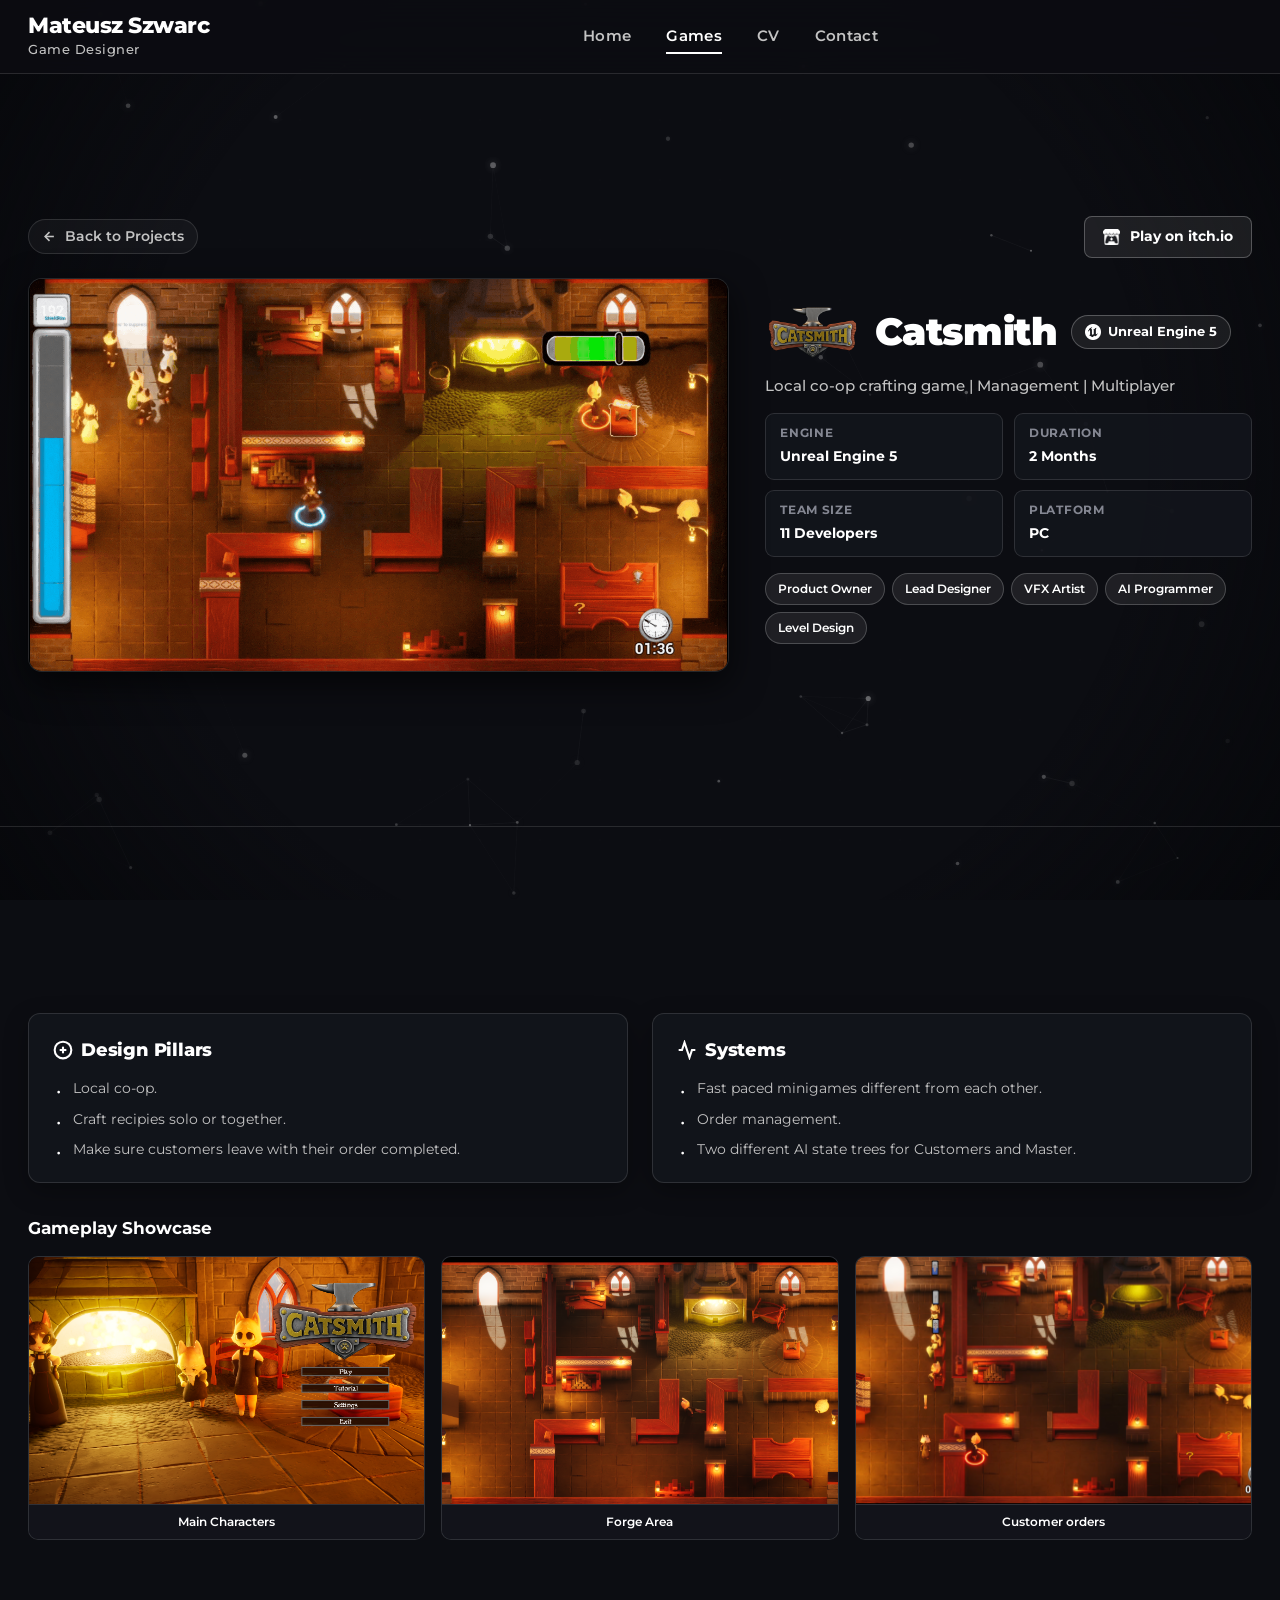
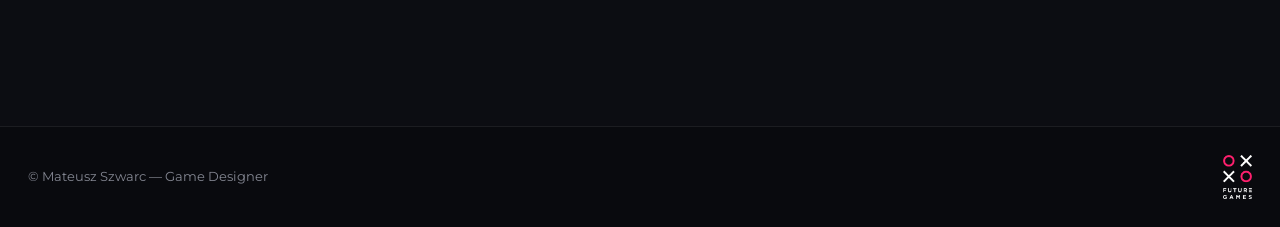
==== commit c9bab60e: "add prism" ====
--- a/catsmith.html
+++ b/catsmith.html
@@ -163,23 +163,23 @@
           <div class="pictures-lane-grid" style="grid-template-columns: repeat(3, 1fr);">
             <div class="picture-lane-card">
               <div class="picture-lane-thumb">
-                <img src="assets/images/Catsmith/Image01.png" alt="Customer arrival and order management" />
-              </div>
-              <div class="picture-lane-note">Customer arrival &amp; order management</div>
+                <img src="assets/images/Catsmith/Image01.png" alt="Main Characters" />
+              </div>
+              <div class="picture-lane-note">Main Characters</div>
             </div>
 
             <div class="picture-lane-card">
               <div class="picture-lane-thumb">
-                <img src="assets/images/Catsmith/image02.png" alt="Cooperative workstation minigames" />
-              </div>
-              <div class="picture-lane-note">Cooperative workstation minigames</div>
+                <img src="assets/images/Catsmith/image02.png" alt="Forge Area" />
+              </div>
+              <div class="picture-lane-note">Forge Area</div>
             </div>
 
             <div class="picture-lane-card">
               <div class="picture-lane-thumb">
-                <img src="assets/images/Catsmith/Image03.png" alt="Order delivery and rating" />
-              </div>
-              <div class="picture-lane-note">Order delivery &amp; rating</div>
+                <img src="assets/images/Catsmith/Image03.png" alt="Customer orders" />
+              </div>
+              <div class="picture-lane-note">Customer orders</div>
             </div>
           </div>
         </div>
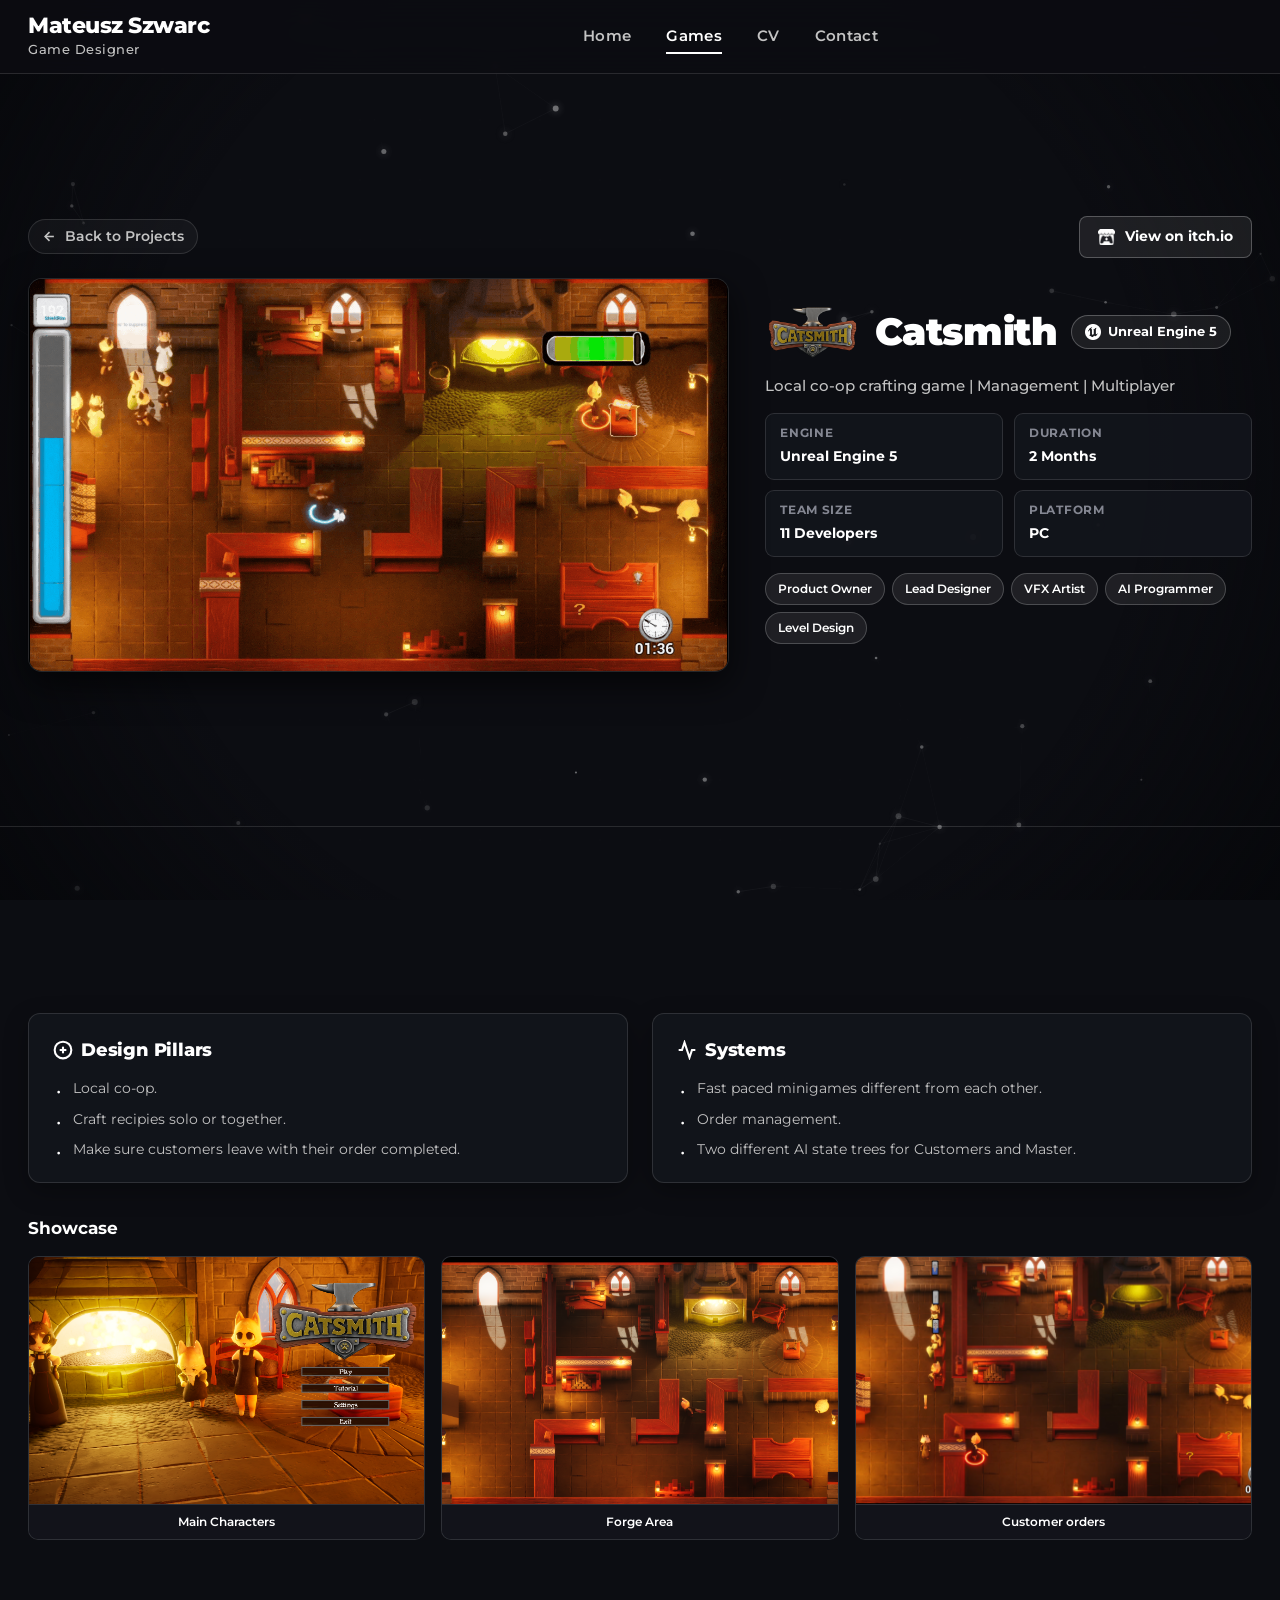
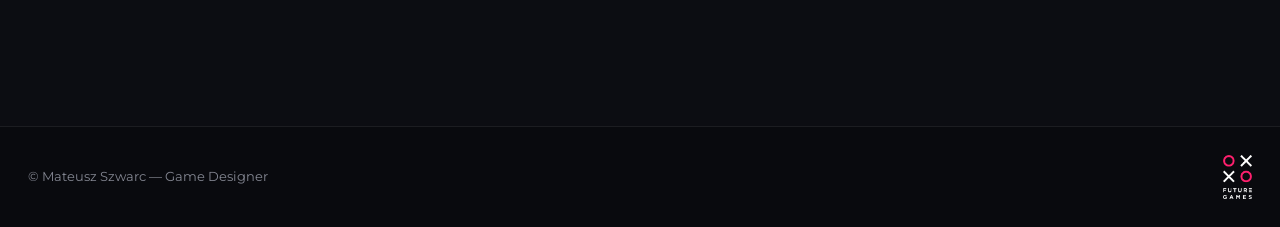
==== commit 4e6328d9: "." ====
--- a/catsmith.html
+++ b/catsmith.html
@@ -62,7 +62,7 @@
 
           <a href="https://futuregames.itch.io/catsmith" target="_blank" rel="noopener noreferrer" class="btn-itch-page">
             <img src="assets/icons/Itchioicon.png" alt="itch.io" />
-            <span>Play on itch.io</span>
+            <span>View on itch.io</span>
           </a>
         </div>
 
@@ -159,7 +159,7 @@
 
         <!-- Bottom Pictures Lane (At least 3 in horizontal line, 3-5 word notes) -->
         <div class="subpage-pictures-lane">
-          <h3 class="pictures-lane-header">Gameplay Showcase</h3>
+          <h3 class="pictures-lane-header">Showcase</h3>
           <div class="pictures-lane-grid" style="grid-template-columns: repeat(3, 1fr);">
             <div class="picture-lane-card">
               <div class="picture-lane-thumb">
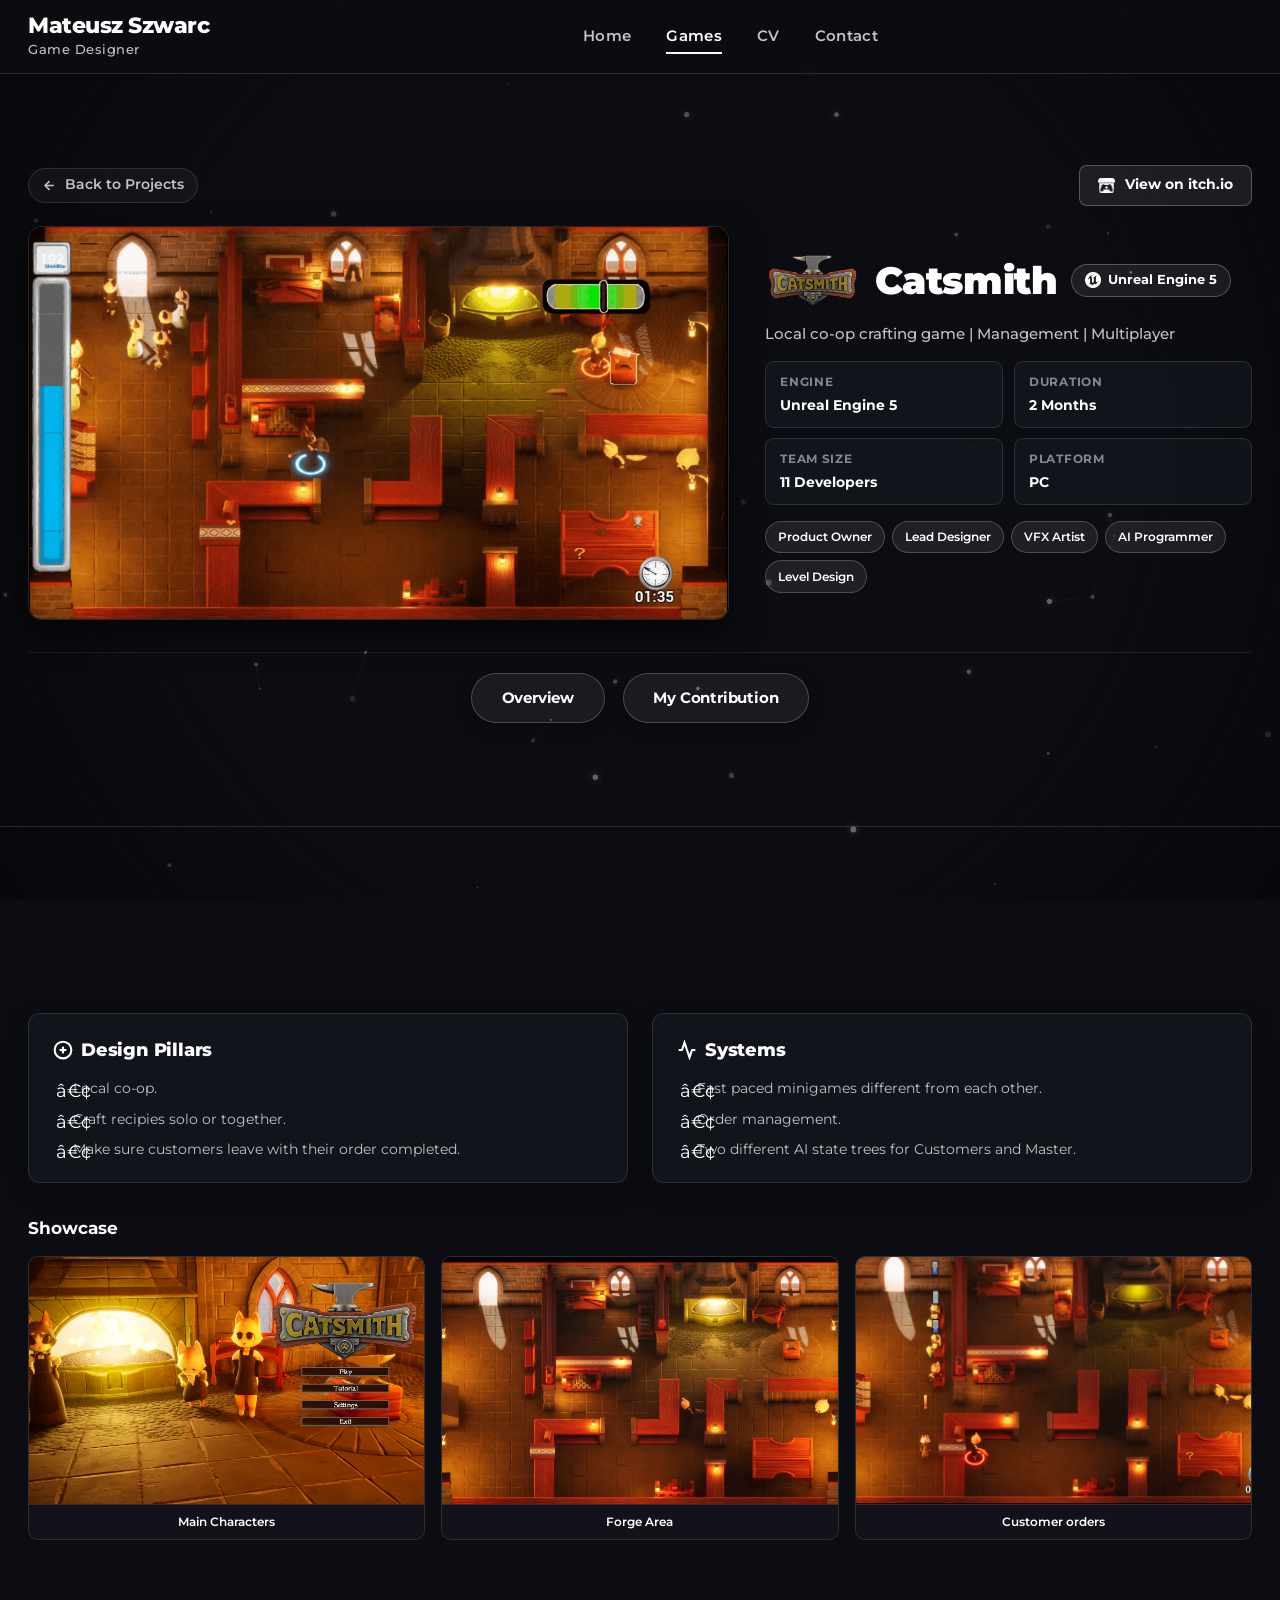
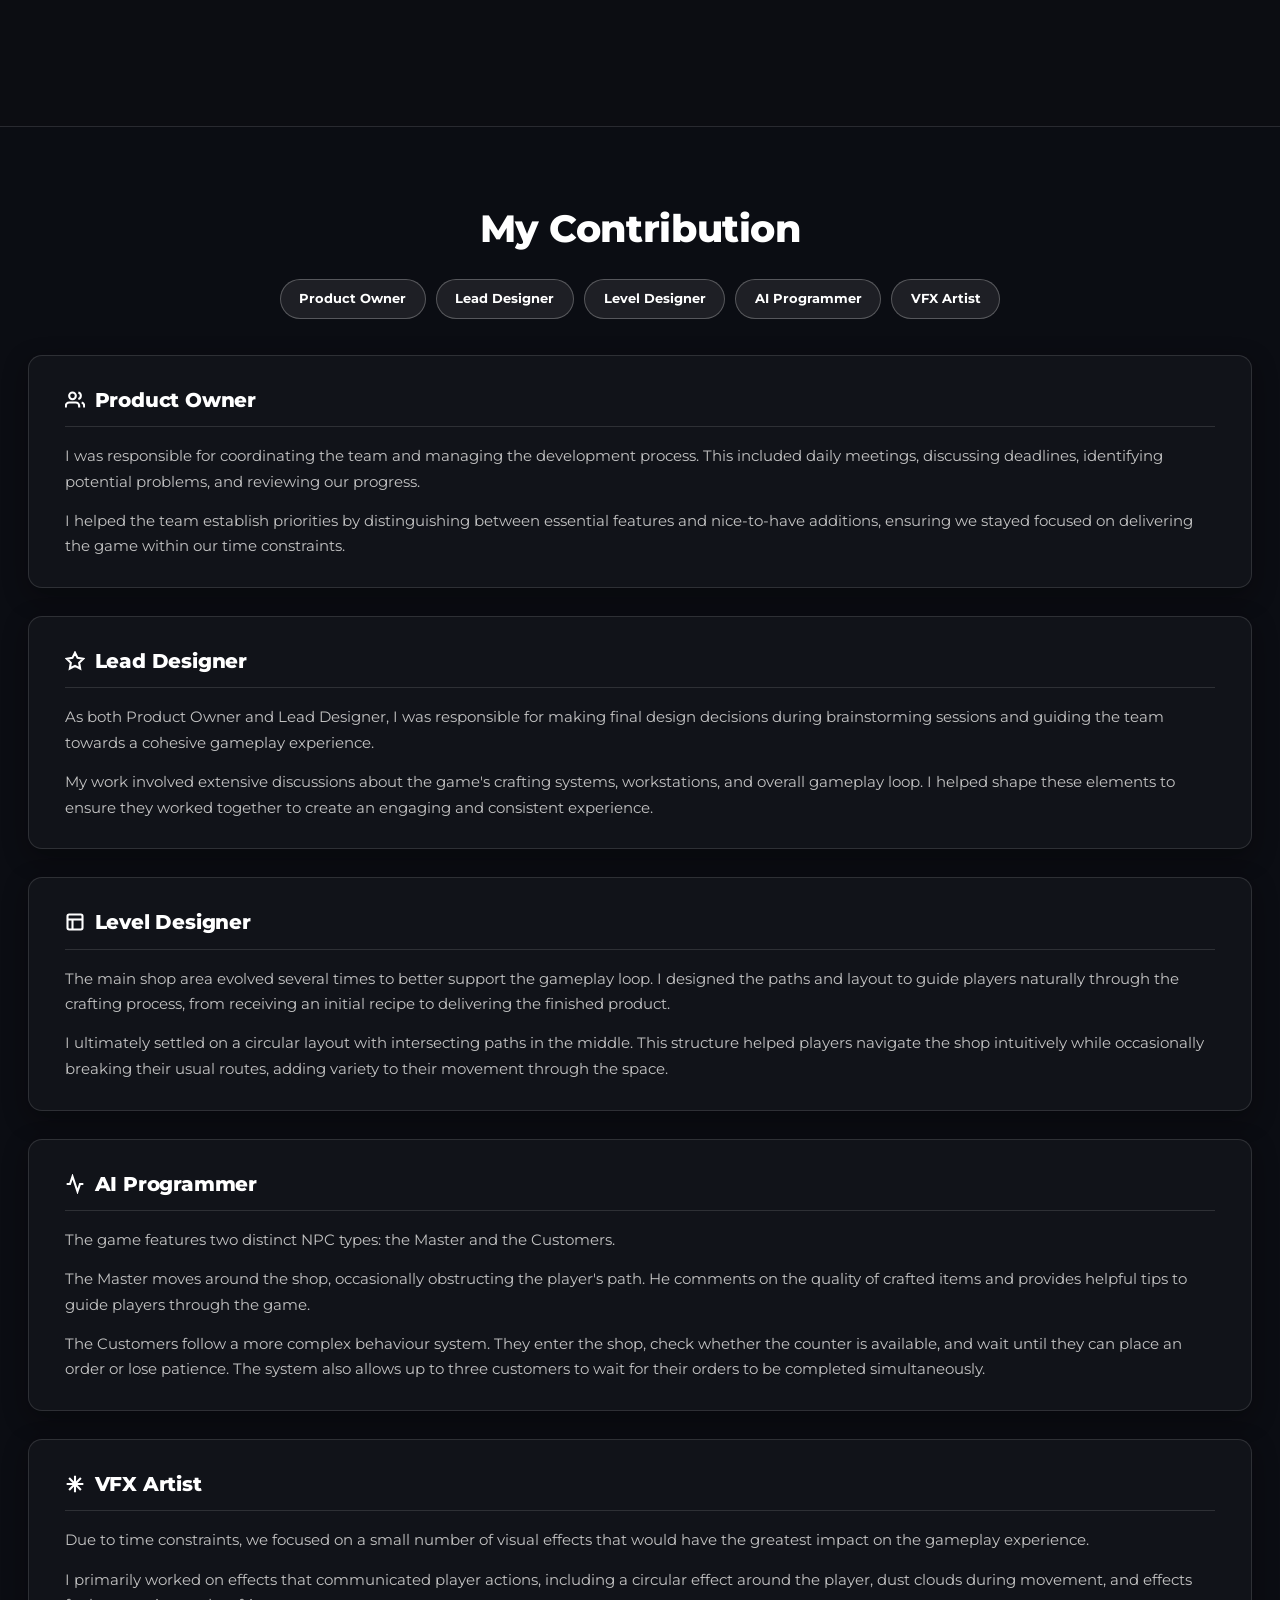
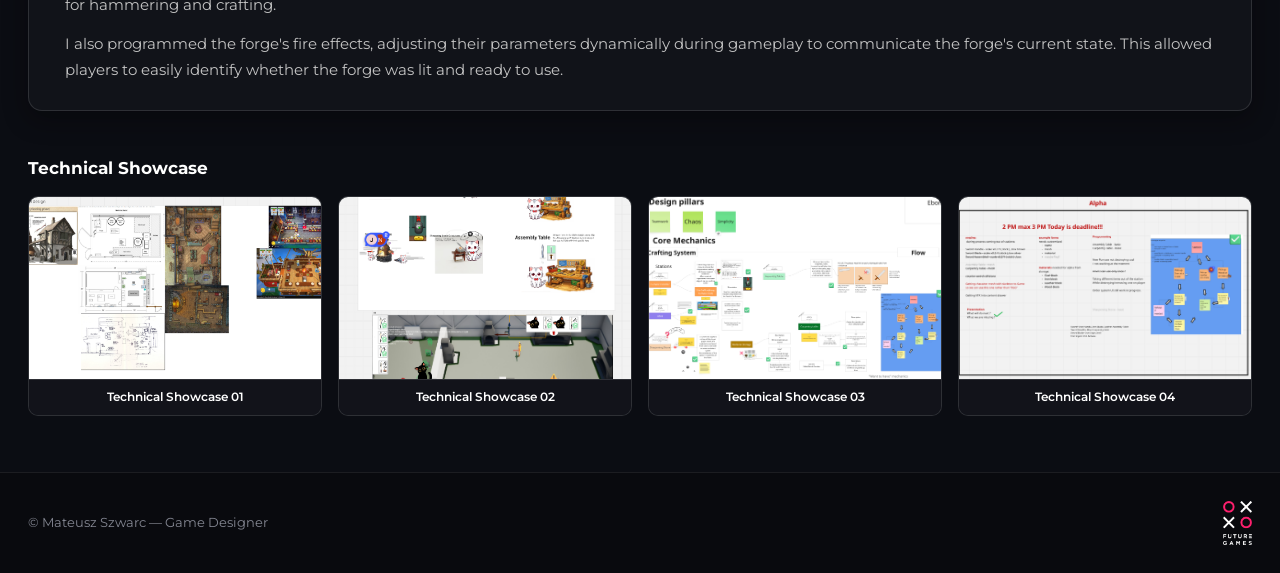
==== commit 0eb3e301: "beta" ====
--- a/catsmith.html
+++ b/catsmith.html
@@ -116,11 +116,17 @@
             </div>
           </div>
         </div>
+
+        <!-- Section Navigation Tabs -->
+        <div class="subpage-section-tabs">
+          <a href="#overview" class="subpage-section-tab">Overview</a>
+          <a href="#contribution" class="subpage-section-tab">My Contribution</a>
+        </div>
       </div>
     </section>
 
-    <!-- SCREEN 2: Roles, Design Pillars + Systems, Bottom Pictures on Horizontal Line -->
-    <section class="subpage-screen-2">
+    <!-- SCREEN 2: Overview (Roles, Design Pillars + Systems, Bottom Pictures on Horizontal Line) -->
+    <section id="overview" class="subpage-screen-2">
       <div class="container">
         <!-- Roles, Design Pillars + Systems Grid -->
         <div class="screen-2-grid">
@@ -185,6 +191,136 @@
         </div>
       </div>
     </section>
+
+    <!-- SCREEN 3: My Contribution -->
+    <section id="contribution" class="subpage-contribution-section">
+      <div class="container">
+        <div class="contribution-header-wrap">
+          <h2 class="contribution-section-title">My Contribution</h2>
+          <!-- Role navigation buttons -->
+          <div class="contribution-roles-nav">
+            <a href="#catsmith-product-owner" class="contribution-role-btn">Product Owner</a>
+            <a href="#catsmith-lead-designer" class="contribution-role-btn">Lead Designer</a>
+            <a href="#catsmith-level-designer" class="contribution-role-btn">Level Designer</a>
+            <a href="#catsmith-ai-programmer" class="contribution-role-btn">AI Programmer</a>
+            <a href="#catsmith-vfx-artist" class="contribution-role-btn">VFX Artist</a>
+          </div>
+        </div>
+
+        <div class="contribution-grid">
+          <!-- Product Owner -->
+          <div id="catsmith-product-owner" class="contribution-card">
+            <h3 class="contribution-role-title">
+              <svg width="20" height="20" viewBox="0 0 24 24" fill="none" stroke="currentColor" stroke-width="2.5">
+                <path d="M17 21v-2a4 4 0 0 0-4-4H5a4 4 0 0 0-4 4v2"></path>
+                <circle cx="9" cy="7" r="4"></circle>
+                <path d="M23 21v-2a4 4 0 0 0-3-3.87"></path>
+                <path d="M16 3.13a4 4 0 0 1 0 7.75"></path>
+              </svg>
+              <span>Product Owner</span>
+            </h3>
+            <div class="contribution-role-body">
+              <p>I was responsible for coordinating the team and managing the development process. This included daily meetings, discussing deadlines, identifying potential problems, and reviewing our progress.</p>
+              <p>I helped the team establish priorities by distinguishing between essential features and nice-to-have additions, ensuring we stayed focused on delivering the game within our time constraints.</p>
+            </div>
+          </div>
+
+          <!-- Lead Designer -->
+          <div id="catsmith-lead-designer" class="contribution-card">
+            <h3 class="contribution-role-title">
+              <svg width="20" height="20" viewBox="0 0 24 24" fill="none" stroke="currentColor" stroke-width="2.5">
+                <polygon points="12 2 15.09 8.26 22 9.27 17 14.14 18.18 21.02 12 17.77 5.82 21.02 7 14.14 2 9.27 8.91 8.26 12 2"></polygon>
+              </svg>
+              <span>Lead Designer</span>
+            </h3>
+            <div class="contribution-role-body">
+              <p>As both Product Owner and Lead Designer, I was responsible for making final design decisions during brainstorming sessions and guiding the team towards a cohesive gameplay experience.</p>
+              <p>My work involved extensive discussions about the game's crafting systems, workstations, and overall gameplay loop. I helped shape these elements to ensure they worked together to create an engaging and consistent experience.</p>
+            </div>
+          </div>
+
+          <!-- Level Designer -->
+          <div id="catsmith-level-designer" class="contribution-card">
+            <h3 class="contribution-role-title">
+              <svg width="20" height="20" viewBox="0 0 24 24" fill="none" stroke="currentColor" stroke-width="2.5">
+                <rect x="3" y="3" width="18" height="18" rx="2" ry="2"></rect>
+                <line x1="3" y1="9" x2="21" y2="9"></line>
+                <line x1="9" y1="21" x2="9" y2="9"></line>
+              </svg>
+              <span>Level Designer</span>
+            </h3>
+            <div class="contribution-role-body">
+              <p>The main shop area evolved several times to better support the gameplay loop. I designed the paths and layout to guide players naturally through the crafting process, from receiving an initial recipe to delivering the finished product.</p>
+              <p>I ultimately settled on a circular layout with intersecting paths in the middle. This structure helped players navigate the shop intuitively while occasionally breaking their usual routes, adding variety to their movement through the space.</p>
+            </div>
+          </div>
+
+          <!-- AI Programmer -->
+          <div id="catsmith-ai-programmer" class="contribution-card">
+            <h3 class="contribution-role-title">
+              <svg width="20" height="20" viewBox="0 0 24 24" fill="none" stroke="currentColor" stroke-width="2.5">
+                <polyline points="22 12 18 12 15 21 9 3 6 12 2 12"></polyline>
+              </svg>
+              <span>AI Programmer</span>
+            </h3>
+            <div class="contribution-role-body">
+              <p>The game features two distinct NPC types: the Master and the Customers.</p>
+              <p>The Master moves around the shop, occasionally obstructing the player's path. He comments on the quality of crafted items and provides helpful tips to guide players through the game.</p>
+              <p>The Customers follow a more complex behaviour system. They enter the shop, check whether the counter is available, and wait until they can place an order or lose patience. The system also allows up to three customers to wait for their orders to be completed simultaneously.</p>
+            </div>
+          </div>
+
+          <!-- VFX Artist -->
+          <div id="catsmith-vfx-artist" class="contribution-card">
+            <h3 class="contribution-role-title">
+              <svg width="20" height="20" viewBox="0 0 24 24" fill="none" stroke="currentColor" stroke-width="2.5">
+                <path d="M12 2v20M2 12h20M4.93 4.93l14.14 14.14M4.93 19.07l14.14-14.14"></path>
+              </svg>
+              <span>VFX Artist</span>
+            </h3>
+            <div class="contribution-role-body">
+              <p>Due to time constraints, we focused on a small number of visual effects that would have the greatest impact on the gameplay experience.</p>
+              <p>I primarily worked on effects that communicated player actions, including a circular effect around the player, dust clouds during movement, and effects for hammering and crafting.</p>
+              <p>I also programmed the forge's fire effects, adjusting their parameters dynamically during gameplay to communicate the forge's current state. This allowed players to easily identify whether the forge was lit and ready to use.</p>
+            </div>
+          </div>
+        </div>
+
+        <!-- Place for Images: 4 of them named CatsmithTech01, CatsmithTech02, CatsmithTech03, CatsmithTech04 -->
+        <div class="subpage-pictures-lane">
+          <h3 class="pictures-lane-header">Technical Showcase</h3>
+          <div class="pictures-lane-grid" style="grid-template-columns: repeat(4, 1fr);">
+            <div class="picture-lane-card">
+              <div class="picture-lane-thumb">
+                <img src="assets/images/Catsmith/CatsmithTech01.png" alt="Catsmith Technical 01" />
+              </div>
+              <div class="picture-lane-note">Technical Showcase 01</div>
+            </div>
+
+            <div class="picture-lane-card">
+              <div class="picture-lane-thumb">
+                <img src="assets/images/Catsmith/CatsmithTech02.png" alt="Catsmith Technical 02" />
+              </div>
+              <div class="picture-lane-note">Technical Showcase 02</div>
+            </div>
+
+            <div class="picture-lane-card">
+              <div class="picture-lane-thumb">
+                <img src="assets/images/Catsmith/CatsmithTech03.png" alt="Catsmith Technical 03" />
+              </div>
+              <div class="picture-lane-note">Technical Showcase 03</div>
+            </div>
+
+            <div class="picture-lane-card">
+              <div class="picture-lane-thumb">
+                <img src="assets/images/Catsmith/CatsmithTech04.png" alt="Catsmith Technical 04" />
+              </div>
+              <div class="picture-lane-note">Technical Showcase 04</div>
+            </div>
+          </div>
+        </div>
+      </div>
+    </section>
   </main>
 
   <!-- Site Footer with FutureGames Logo on Bottom Right Corner -->
--- a/css/style.css
+++ b/css/style.css
@@ -930,7 +930,7 @@
 }
 
 .pillar-system-list li::before {
-  content: '•';
+  content: 'â€¢';
   position: absolute;
   left: 0.2rem;
   color: #ffffff;
@@ -1058,6 +1058,177 @@
 .lightbox-close:hover {
   background: #fff;
   color: #000;
+}
+
+/* ==========================================================================
+   Subpage Section Navigation Tabs (Overview & My Contribution)
+   ========================================================================== */
+html {
+  scroll-behavior: smooth;
+}
+
+.subpage-section-tabs {
+  display: flex;
+  justify-content: center;
+  align-items: center;
+  gap: 1.15rem;
+  margin-top: 2rem;
+  padding-top: 1.25rem;
+  border-top: 1px solid rgba(255, 255, 255, 0.08);
+}
+
+.subpage-section-tab {
+  display: inline-flex;
+  align-items: center;
+  gap: 0.6rem;
+  padding: 0.75rem 1.85rem;
+  background: rgba(255, 255, 255, 0.06);
+  border: 1px solid rgba(255, 255, 255, 0.22);
+  border-radius: 999px;
+  color: #ffffff;
+  font-family: var(--font-display);
+  font-size: 0.95rem;
+  font-weight: 700;
+  text-decoration: none;
+  transition: all var(--transition-fast);
+  box-shadow: 0 4px 16px rgba(0, 0, 0, 0.35);
+  letter-spacing: -0.2px;
+}
+
+.subpage-section-tab:hover {
+  background: #ffffff;
+  color: #0c0d12;
+  border-color: #ffffff;
+  box-shadow: 0 0 20px rgba(255, 255, 255, 0.45);
+  transform: translateY(-2px);
+}
+
+.subpage-screen-2 {
+  scroll-margin-top: calc(var(--header-height) + 1rem);
+}
+
+/* ==========================================================================
+   Section 3: My Contribution
+   ========================================================================== */
+.subpage-contribution-section {
+  min-height: 100vh;
+  padding: 4.5rem 0 3.5rem 0;
+  display: flex;
+  flex-direction: column;
+  justify-content: center;
+  border-top: 1px solid var(--border-subtle);
+  background: rgba(12, 14, 20, 0.6);
+  scroll-margin-top: calc(var(--header-height) + 1rem);
+}
+
+.contribution-header-wrap {
+  text-align: center;
+  margin-bottom: 2.25rem;
+}
+
+.contribution-section-title {
+  font-family: var(--font-display);
+  font-size: clamp(1.75rem, 3.2vw, 2.35rem);
+  font-weight: 800;
+  color: #ffffff;
+  margin-bottom: 1.25rem;
+  letter-spacing: -0.4px;
+}
+
+/* Clickable role buttons at top of My Contribution section */
+.contribution-roles-nav {
+  display: flex;
+  justify-content: center;
+  align-items: center;
+  flex-wrap: wrap;
+  gap: 0.65rem;
+  margin-top: 1rem;
+}
+
+.contribution-role-btn {
+  display: inline-flex;
+  align-items: center;
+  gap: 0.5rem;
+  background: rgba(255, 255, 255, 0.08);
+  border: 1px solid rgba(255, 255, 255, 0.25);
+  color: #ffffff;
+  padding: 0.5rem 1.15rem;
+  border-radius: 999px;
+  font-family: var(--font-display);
+  font-size: 0.84rem;
+  font-weight: 700;
+  text-decoration: none;
+  transition: all var(--transition-fast);
+  cursor: pointer;
+}
+
+.contribution-role-btn:hover {
+  background: #ffffff;
+  color: #0c0d12;
+  border-color: #ffffff;
+  box-shadow: 0 0 16px rgba(255, 255, 255, 0.4);
+  transform: translateY(-2px);
+}
+
+/* Contribution role content cards */
+.contribution-grid {
+  display: flex;
+  flex-direction: column;
+  gap: 1.75rem;
+  margin-bottom: 2.75rem;
+}
+
+.contribution-card {
+  background: var(--bg-card);
+  border: 1px solid var(--border-subtle);
+  border-radius: 14px;
+  padding: 1.75rem 2.25rem;
+  box-shadow: 0 8px 24px rgba(0, 0, 0, 0.35);
+  scroll-margin-top: calc(var(--header-height) + 1.75rem);
+  transition: border-color var(--transition-fast), transform var(--transition-fast);
+}
+
+.contribution-card:hover {
+  border-color: rgba(255, 255, 255, 0.3);
+}
+
+.contribution-role-title {
+  font-family: var(--font-display);
+  font-size: 1.25rem;
+  font-weight: 800;
+  color: #ffffff;
+  margin-bottom: 1rem;
+  padding-bottom: 0.65rem;
+  border-bottom: 1px solid var(--border-subtle);
+  display: flex;
+  align-items: center;
+  gap: 0.6rem;
+  letter-spacing: -0.2px;
+}
+
+.contribution-role-body {
+  color: var(--text-secondary);
+  font-size: 0.94rem;
+  line-height: 1.7;
+  display: flex;
+  flex-direction: column;
+  gap: 0.85rem;
+}
+
+.contribution-role-body p {
+  margin: 0;
+}
+
+.contribution-subitem {
+  background: rgba(255, 255, 255, 0.035);
+  border-left: 3px solid rgba(255, 255, 255, 0.35);
+  padding: 0.6rem 0.95rem;
+  border-radius: 0 8px 8px 0;
+  margin: 0.2rem 0;
+}
+
+.contribution-subitem strong {
+  color: #ffffff;
 }
 
 /* ==========================================================================
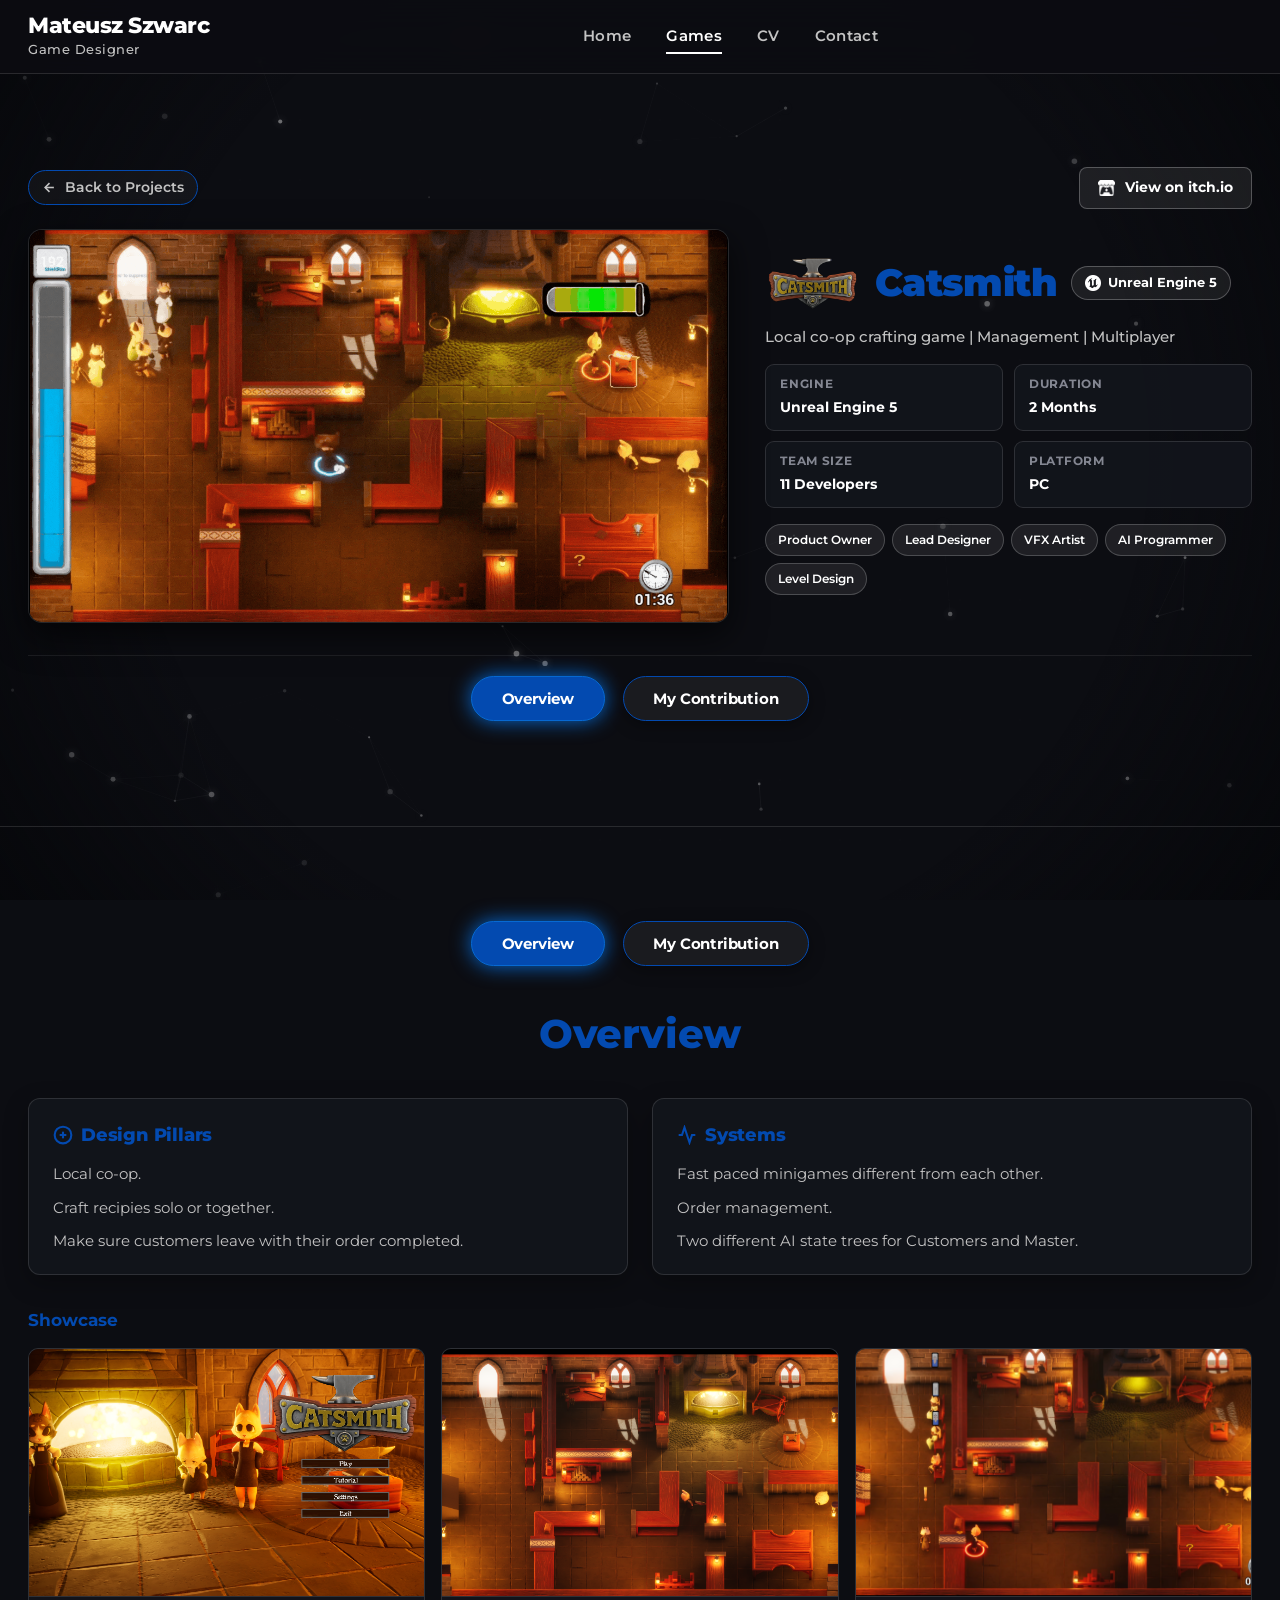
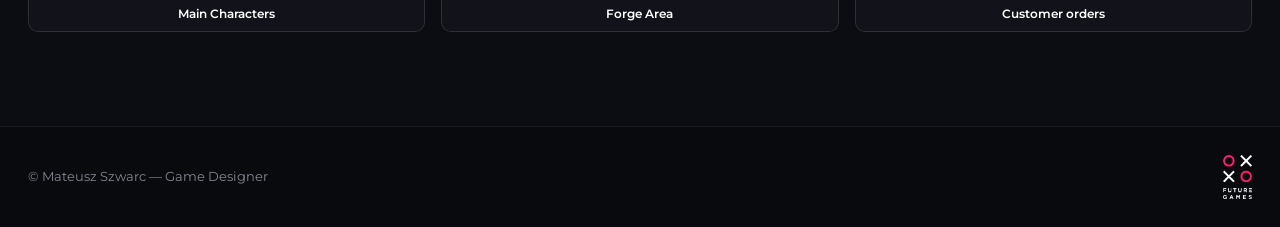
==== commit 96be13c0: "1" ====
--- a/catsmith.html
+++ b/catsmith.html
@@ -119,203 +119,222 @@
 
         <!-- Section Navigation Tabs -->
         <div class="subpage-section-tabs">
-          <a href="#overview" class="subpage-section-tab">Overview</a>
-          <a href="#contribution" class="subpage-section-tab">My Contribution</a>
+          <button type="button" class="subpage-section-tab active" data-tab-target="overview">
+            <span>Overview</span>
+          </button>
+          <button type="button" class="subpage-section-tab" data-tab-target="contribution">
+            <span>My Contribution</span>
+          </button>
         </div>
       </div>
     </section>
 
-    <!-- SCREEN 2: Overview (Roles, Design Pillars + Systems, Bottom Pictures on Horizontal Line) -->
-    <section id="overview" class="subpage-screen-2">
+    <!-- SCREEN 2: Tabbed Content (Overview & My Contribution) -->
+    <section class="subpage-screen-2" id="game-tabs-section">
       <div class="container">
-        <!-- Roles, Design Pillars + Systems Grid -->
-        <div class="screen-2-grid">
-          <!-- Design Pillars Card -->
-          <div class="pillar-system-card">
-            <h2 class="pillar-system-title">
-              <svg width="20" height="20" viewBox="0 0 24 24" fill="none" stroke="currentColor" stroke-width="2.5">
-                <circle cx="12" cy="12" r="10"></circle>
-                <path d="M12 8v8"></path>
-                <path d="M8 12h8"></path>
-              </svg>
-              <span>Design Pillars</span>
-            </h2>
-            <ul class="pillar-system-list">
-              <li>Local co-op.</li>
-              <li>Craft recipies solo or together.</li>
-              <li>Make sure customers leave with their order completed.</li>
-            </ul>
-          </div>
-
-          <!-- Systems Card -->
-          <div class="pillar-system-card">
-            <h2 class="pillar-system-title">
-              <svg width="20" height="20" viewBox="0 0 24 24" fill="none" stroke="currentColor" stroke-width="2.5">
-                <polyline points="22 12 18 12 15 21 9 3 6 12 2 12"></polyline>
-              </svg>
-              <span>Systems</span>
-            </h2>
-            <ul class="pillar-system-list">
-              <li>Fast paced minigames different from each other.</li>
-              <li>Order management.</li>
-              <li>Two different AI state trees for Customers and Master.</li>
-            </ul>
-          </div>
-        </div>
-
-        <!-- Bottom Pictures Lane (At least 3 in horizontal line, 3-5 word notes) -->
-        <div class="subpage-pictures-lane">
-          <h3 class="pictures-lane-header">Showcase</h3>
-          <div class="pictures-lane-grid" style="grid-template-columns: repeat(3, 1fr);">
-            <div class="picture-lane-card">
-              <div class="picture-lane-thumb">
-                <img src="assets/images/Catsmith/Image01.png" alt="Main Characters" />
-              </div>
-              <div class="picture-lane-note">Main Characters</div>
-            </div>
-
-            <div class="picture-lane-card">
-              <div class="picture-lane-thumb">
-                <img src="assets/images/Catsmith/image02.png" alt="Forge Area" />
-              </div>
-              <div class="picture-lane-note">Forge Area</div>
-            </div>
-
-            <div class="picture-lane-card">
-              <div class="picture-lane-thumb">
-                <img src="assets/images/Catsmith/Image03.png" alt="Customer orders" />
-              </div>
-              <div class="picture-lane-note">Customer orders</div>
-            </div>
-          </div>
-        </div>
-      </div>
-    </section>
-
-    <!-- SCREEN 3: My Contribution -->
-    <section id="contribution" class="subpage-contribution-section">
-      <div class="container">
-        <div class="contribution-header-wrap">
-          <h2 class="contribution-section-title">My Contribution</h2>
-          <!-- Role navigation buttons -->
-          <div class="contribution-roles-nav">
-            <a href="#catsmith-product-owner" class="contribution-role-btn">Product Owner</a>
-            <a href="#catsmith-lead-designer" class="contribution-role-btn">Lead Designer</a>
-            <a href="#catsmith-level-designer" class="contribution-role-btn">Level Designer</a>
-            <a href="#catsmith-ai-programmer" class="contribution-role-btn">AI Programmer</a>
-            <a href="#catsmith-vfx-artist" class="contribution-role-btn">VFX Artist</a>
-          </div>
-        </div>
-
-        <div class="contribution-grid">
-          <!-- Product Owner -->
-          <div id="catsmith-product-owner" class="contribution-card">
-            <h3 class="contribution-role-title">
-              <svg width="20" height="20" viewBox="0 0 24 24" fill="none" stroke="currentColor" stroke-width="2.5">
-                <path d="M17 21v-2a4 4 0 0 0-4-4H5a4 4 0 0 0-4 4v2"></path>
-                <circle cx="9" cy="7" r="4"></circle>
-                <path d="M23 21v-2a4 4 0 0 0-3-3.87"></path>
-                <path d="M16 3.13a4 4 0 0 1 0 7.75"></path>
-              </svg>
-              <span>Product Owner</span>
-            </h3>
-            <div class="contribution-role-body">
-              <p>I was responsible for coordinating the team and managing the development process. This included daily meetings, discussing deadlines, identifying potential problems, and reviewing our progress.</p>
-              <p>I helped the team establish priorities by distinguishing between essential features and nice-to-have additions, ensuring we stayed focused on delivering the game within our time constraints.</p>
-            </div>
-          </div>
-
-          <!-- Lead Designer -->
-          <div id="catsmith-lead-designer" class="contribution-card">
-            <h3 class="contribution-role-title">
-              <svg width="20" height="20" viewBox="0 0 24 24" fill="none" stroke="currentColor" stroke-width="2.5">
-                <polygon points="12 2 15.09 8.26 22 9.27 17 14.14 18.18 21.02 12 17.77 5.82 21.02 7 14.14 2 9.27 8.91 8.26 12 2"></polygon>
-              </svg>
-              <span>Lead Designer</span>
-            </h3>
-            <div class="contribution-role-body">
-              <p>As both Product Owner and Lead Designer, I was responsible for making final design decisions during brainstorming sessions and guiding the team towards a cohesive gameplay experience.</p>
-              <p>My work involved extensive discussions about the game's crafting systems, workstations, and overall gameplay loop. I helped shape these elements to ensure they worked together to create an engaging and consistent experience.</p>
-            </div>
-          </div>
-
-          <!-- Level Designer -->
-          <div id="catsmith-level-designer" class="contribution-card">
-            <h3 class="contribution-role-title">
-              <svg width="20" height="20" viewBox="0 0 24 24" fill="none" stroke="currentColor" stroke-width="2.5">
-                <rect x="3" y="3" width="18" height="18" rx="2" ry="2"></rect>
-                <line x1="3" y1="9" x2="21" y2="9"></line>
-                <line x1="9" y1="21" x2="9" y2="9"></line>
-              </svg>
-              <span>Level Designer</span>
-            </h3>
-            <div class="contribution-role-body">
-              <p>The main shop area evolved several times to better support the gameplay loop. I designed the paths and layout to guide players naturally through the crafting process, from receiving an initial recipe to delivering the finished product.</p>
-              <p>I ultimately settled on a circular layout with intersecting paths in the middle. This structure helped players navigate the shop intuitively while occasionally breaking their usual routes, adding variety to their movement through the space.</p>
-            </div>
-          </div>
-
-          <!-- AI Programmer -->
-          <div id="catsmith-ai-programmer" class="contribution-card">
-            <h3 class="contribution-role-title">
-              <svg width="20" height="20" viewBox="0 0 24 24" fill="none" stroke="currentColor" stroke-width="2.5">
-                <polyline points="22 12 18 12 15 21 9 3 6 12 2 12"></polyline>
-              </svg>
-              <span>AI Programmer</span>
-            </h3>
-            <div class="contribution-role-body">
-              <p>The game features two distinct NPC types: the Master and the Customers.</p>
-              <p>The Master moves around the shop, occasionally obstructing the player's path. He comments on the quality of crafted items and provides helpful tips to guide players through the game.</p>
-              <p>The Customers follow a more complex behaviour system. They enter the shop, check whether the counter is available, and wait until they can place an order or lose patience. The system also allows up to three customers to wait for their orders to be completed simultaneously.</p>
-            </div>
-          </div>
-
-          <!-- VFX Artist -->
-          <div id="catsmith-vfx-artist" class="contribution-card">
-            <h3 class="contribution-role-title">
-              <svg width="20" height="20" viewBox="0 0 24 24" fill="none" stroke="currentColor" stroke-width="2.5">
-                <path d="M12 2v20M2 12h20M4.93 4.93l14.14 14.14M4.93 19.07l14.14-14.14"></path>
-              </svg>
-              <span>VFX Artist</span>
-            </h3>
-            <div class="contribution-role-body">
-              <p>Due to time constraints, we focused on a small number of visual effects that would have the greatest impact on the gameplay experience.</p>
-              <p>I primarily worked on effects that communicated player actions, including a circular effect around the player, dust clouds during movement, and effects for hammering and crafting.</p>
-              <p>I also programmed the forge's fire effects, adjusting their parameters dynamically during gameplay to communicate the forge's current state. This allowed players to easily identify whether the forge was lit and ready to use.</p>
-            </div>
-          </div>
-        </div>
-
-        <!-- Place for Images: 4 of them named CatsmithTech01, CatsmithTech02, CatsmithTech03, CatsmithTech04 -->
-        <div class="subpage-pictures-lane">
-          <h3 class="pictures-lane-header">Technical Showcase</h3>
-          <div class="pictures-lane-grid" style="grid-template-columns: repeat(4, 1fr);">
-            <div class="picture-lane-card">
-              <div class="picture-lane-thumb">
-                <img src="assets/images/Catsmith/CatsmithTech01.png" alt="Catsmith Technical 01" />
-              </div>
-              <div class="picture-lane-note">Technical Showcase 01</div>
-            </div>
-
-            <div class="picture-lane-card">
-              <div class="picture-lane-thumb">
-                <img src="assets/images/Catsmith/CatsmithTech02.png" alt="Catsmith Technical 02" />
-              </div>
-              <div class="picture-lane-note">Technical Showcase 02</div>
-            </div>
-
-            <div class="picture-lane-card">
-              <div class="picture-lane-thumb">
-                <img src="assets/images/Catsmith/CatsmithTech03.png" alt="Catsmith Technical 03" />
-              </div>
-              <div class="picture-lane-note">Technical Showcase 03</div>
-            </div>
-
-            <div class="picture-lane-card">
-              <div class="picture-lane-thumb">
-                <img src="assets/images/Catsmith/CatsmithTech04.png" alt="Catsmith Technical 04" />
-              </div>
-              <div class="picture-lane-note">Technical Showcase 04</div>
+        <!-- Tab Bar inside Screen 2 -->
+        <div class="subpage-section-tabs" style="margin-top: 0; margin-bottom: 2.25rem; border-top: none; padding-top: 0;">
+          <button type="button" class="subpage-section-tab active" data-tab-target="overview">
+            <span>Overview</span>
+          </button>
+          <button type="button" class="subpage-section-tab" data-tab-target="contribution">
+            <span>My Contribution</span>
+          </button>
+        </div>
+
+        <!-- TAB 1: OVERVIEW -->
+        <div id="tab-overview" class="subpage-tab-panel active">
+          <div class="tab-header-wrap">
+            <h2 class="subpage-tab-heading">Overview</h2>
+          </div>
+
+          <!-- Roles, Design Pillars + Systems Grid -->
+          <div class="screen-2-grid">
+            <!-- Design Pillars Card -->
+            <div class="pillar-system-card">
+              <h2 class="pillar-system-title">
+                <svg width="20" height="20" viewBox="0 0 24 24" fill="none" stroke="currentColor" stroke-width="2.5">
+                  <circle cx="12" cy="12" r="10"></circle>
+                  <path d="M12 8v8"></path>
+                  <path d="M8 12h8"></path>
+                </svg>
+                <span>Design Pillars</span>
+              </h2>
+              <ul class="pillar-system-list">
+                <li>Local co-op.</li>
+                <li>Craft recipies solo or together.</li>
+                <li>Make sure customers leave with their order completed.</li>
+              </ul>
+            </div>
+
+            <!-- Systems Card -->
+            <div class="pillar-system-card">
+              <h2 class="pillar-system-title">
+                <svg width="20" height="20" viewBox="0 0 24 24" fill="none" stroke="currentColor" stroke-width="2.5">
+                  <polyline points="22 12 18 12 15 21 9 3 6 12 2 12"></polyline>
+                </svg>
+                <span>Systems</span>
+              </h2>
+              <ul class="pillar-system-list">
+                <li>Fast paced minigames different from each other.</li>
+                <li>Order management.</li>
+                <li>Two different AI state trees for Customers and Master.</li>
+              </ul>
+            </div>
+          </div>
+
+          <!-- Bottom Pictures Lane (At least 3 in horizontal line, 3-5 word notes) -->
+          <div class="subpage-pictures-lane">
+            <h3 class="pictures-lane-header">Showcase</h3>
+            <div class="pictures-lane-grid" style="grid-template-columns: repeat(3, 1fr);">
+              <div class="picture-lane-card">
+                <div class="picture-lane-thumb">
+                  <img src="assets/images/Catsmith/Image01.png" alt="Main Characters" />
+                </div>
+                <div class="picture-lane-note">Main Characters</div>
+              </div>
+
+              <div class="picture-lane-card">
+                <div class="picture-lane-thumb">
+                  <img src="assets/images/Catsmith/image02.png" alt="Forge Area" />
+                </div>
+                <div class="picture-lane-note">Forge Area</div>
+              </div>
+
+              <div class="picture-lane-card">
+                <div class="picture-lane-thumb">
+                  <img src="assets/images/Catsmith/Image03.png" alt="Customer orders" />
+                </div>
+                <div class="picture-lane-note">Customer orders</div>
+              </div>
+            </div>
+          </div>
+        </div>
+
+        <!-- TAB 2: MY CONTRIBUTION (Hidden by default when Overview is active) -->
+        <div id="tab-contribution" class="subpage-tab-panel" style="display: none;">
+          <div class="tab-header-wrap">
+            <h2 class="subpage-tab-heading">My Contribution</h2>
+            <!-- Role navigation buttons -->
+            <div class="contribution-roles-nav">
+              <a href="#catsmith-product-owner" class="contribution-role-btn">Product Owner</a>
+              <a href="#catsmith-lead-designer" class="contribution-role-btn">Lead Designer</a>
+              <a href="#catsmith-level-designer" class="contribution-role-btn">Level Designer</a>
+              <a href="#catsmith-ai-programmer" class="contribution-role-btn">AI Programmer</a>
+              <a href="#catsmith-vfx-artist" class="contribution-role-btn">VFX Artist</a>
+            </div>
+          </div>
+
+          <div class="contribution-grid">
+            <!-- Product Owner -->
+            <div id="catsmith-product-owner" class="contribution-card">
+              <h3 class="contribution-role-title">
+                <svg width="20" height="20" viewBox="0 0 24 24" fill="none" stroke="currentColor" stroke-width="2.5">
+                  <path d="M17 21v-2a4 4 0 0 0-4-4H5a4 4 0 0 0-4 4v2"></path>
+                  <circle cx="9" cy="7" r="4"></circle>
+                  <path d="M23 21v-2a4 4 0 0 0-3-3.87"></path>
+                  <path d="M16 3.13a4 4 0 0 1 0 7.75"></path>
+                </svg>
+                <span>Product Owner</span>
+              </h3>
+              <div class="contribution-role-body">
+                <p>I was responsible for coordinating the team and managing the development process. This included daily meetings, discussing deadlines, identifying potential problems, and reviewing our progress.</p>
+                <p>I helped the team establish priorities by distinguishing between essential features and nice-to-have additions, ensuring we stayed focused on delivering the game within our time constraints.</p>
+              </div>
+            </div>
+
+            <!-- Lead Designer -->
+            <div id="catsmith-lead-designer" class="contribution-card">
+              <h3 class="contribution-role-title">
+                <svg width="20" height="20" viewBox="0 0 24 24" fill="none" stroke="currentColor" stroke-width="2.5">
+                  <polygon points="12 2 15.09 8.26 22 9.27 17 14.14 18.18 21.02 12 17.77 5.82 21.02 7 14.14 2 9.27 8.91 8.26 12 2"></polygon>
+                </svg>
+                <span>Lead Designer</span>
+              </h3>
+              <div class="contribution-role-body">
+                <p>As both Product Owner and Lead Designer, I was responsible for making final design decisions during brainstorming sessions and guiding the team towards a cohesive gameplay experience.</p>
+                <p>My work involved extensive discussions about the game's crafting systems, workstations, and overall gameplay loop. I helped shape these elements to ensure they worked together to create an engaging and consistent experience.</p>
+              </div>
+            </div>
+
+            <!-- Level Designer -->
+            <div id="catsmith-level-designer" class="contribution-card">
+              <h3 class="contribution-role-title">
+                <svg width="20" height="20" viewBox="0 0 24 24" fill="none" stroke="currentColor" stroke-width="2.5">
+                  <rect x="3" y="3" width="18" height="18" rx="2" ry="2"></rect>
+                  <line x1="3" y1="9" x2="21" y2="9"></line>
+                  <line x1="9" y1="21" x2="9" y2="9"></line>
+                </svg>
+                <span>Level Designer</span>
+              </h3>
+              <div class="contribution-role-body">
+                <p>The main shop area evolved several times to better support the gameplay loop. I designed the paths and layout to guide players naturally through the crafting process, from receiving an initial recipe to delivering the finished product.</p>
+                <p>I ultimately settled on a circular layout with intersecting paths in the middle. This structure helped players navigate the shop intuitively while occasionally breaking their usual routes, adding variety to their movement through the space.</p>
+              </div>
+            </div>
+
+            <!-- AI Programmer -->
+            <div id="catsmith-ai-programmer" class="contribution-card">
+              <h3 class="contribution-role-title">
+                <svg width="20" height="20" viewBox="0 0 24 24" fill="none" stroke="currentColor" stroke-width="2.5">
+                  <polyline points="22 12 18 12 15 21 9 3 6 12 2 12"></polyline>
+                </svg>
+                <span>AI Programmer</span>
+              </h3>
+              <div class="contribution-role-body">
+                <p>The game features two distinct NPC types: the Master and the Customers.</p>
+                <p>The Master moves around the shop, occasionally obstructing the player's path. He comments on the quality of crafted items and provides helpful tips to guide players through the game.</p>
+                <p>The Customers follow a more complex behaviour system. They enter the shop, check whether the counter is available, and wait until they can place an order or lose patience. The system also allows up to three customers to wait for their orders to be completed simultaneously.</p>
+              </div>
+            </div>
+
+            <!-- VFX Artist -->
+            <div id="catsmith-vfx-artist" class="contribution-card">
+              <h3 class="contribution-role-title">
+                <svg width="20" height="20" viewBox="0 0 24 24" fill="none" stroke="currentColor" stroke-width="2.5">
+                  <path d="M12 2v20M2 12h20M4.93 4.93l14.14 14.14M4.93 19.07l14.14-14.14"></path>
+                </svg>
+                <span>VFX Artist</span>
+              </h3>
+              <div class="contribution-role-body">
+                <p>Due to time constraints, we focused on a small number of visual effects that would have the greatest impact on the gameplay experience.</p>
+                <p>I primarily worked on effects that communicated player actions, including a circular effect around the player, dust clouds during movement, and effects for hammering and crafting.</p>
+                <p>I also programmed the forge's fire effects, adjusting their parameters dynamically during gameplay to communicate the forge's current state. This allowed players to easily identify whether the forge was lit and ready to use.</p>
+              </div>
+            </div>
+          </div>
+
+          <!-- Place for Images: 4 of them named CatsmithTech01, CatsmithTech02, CatsmithTech03, CatsmithTech04 -->
+          <div class="subpage-pictures-lane">
+            <h3 class="pictures-lane-header">Technical Showcase</h3>
+            <div class="pictures-lane-grid" style="grid-template-columns: repeat(4, 1fr);">
+              <div class="picture-lane-card">
+                <div class="picture-lane-thumb">
+                  <img src="assets/images/Catsmith/CatsmithTech01.png" alt="Catsmith Technical 01" />
+                </div>
+                <div class="picture-lane-note">Technical Showcase 01</div>
+              </div>
+
+              <div class="picture-lane-card">
+                <div class="picture-lane-thumb">
+                  <img src="assets/images/Catsmith/CatsmithTech02.png" alt="Catsmith Technical 02" />
+                </div>
+                <div class="picture-lane-note">Technical Showcase 02</div>
+              </div>
+
+              <div class="picture-lane-card">
+                <div class="picture-lane-thumb">
+                  <img src="assets/images/Catsmith/CatsmithTech03.png" alt="Catsmith Technical 03" />
+                </div>
+                <div class="picture-lane-note">Technical Showcase 03</div>
+              </div>
+
+              <div class="picture-lane-card">
+                <div class="picture-lane-thumb">
+                  <img src="assets/images/Catsmith/CatsmithTech04.png" alt="Catsmith Technical 04" />
+                </div>
+                <div class="picture-lane-note">Technical Showcase 04</div>
+              </div>
             </div>
           </div>
         </div>
--- a/css/style.css
+++ b/css/style.css
@@ -271,7 +271,7 @@
 
 .filter-btn {
   background: rgba(255, 255, 255, 0.04);
-  border: 1px solid var(--border-subtle);
+  border: 1px solid #034ab0;
   color: var(--text-secondary);
   padding: 0.45rem 1.15rem;
   border-radius: 999px;
@@ -283,15 +283,18 @@
 }
 
 .filter-btn:hover {
-  color: #ffffff;
-  border-color: rgba(255, 255, 255, 0.35);
+  background: rgba(3, 74, 176, 0.25);
+  color: #ffffff;
+  border-color: #0769D2;
+  box-shadow: 0 0 14px rgba(7, 105, 210, 0.4);
 }
 
 .filter-btn.active {
-  background: #ffffff;
-  color: #0c0d12;
-  border-color: #ffffff;
+  background: #034ab0;
+  color: #ffffff;
+  border-color: #0769D2;
   font-weight: 700;
+  box-shadow: 0 0 16px #0769D2;
 }
 
 /* Projects Grid - 3 columns */
@@ -423,8 +426,8 @@
 
 .btn-case-study {
   flex: 1;
-  background: rgba(255, 255, 255, 0.08);
-  border: 1px solid rgba(255, 255, 255, 0.25);
+  background: rgba(3, 74, 176, 0.15);
+  border: 1px solid #034ab0;
   color: #ffffff;
   padding: 0.55rem 0.9rem;
   border-radius: 7px;
@@ -439,9 +442,11 @@
 }
 
 .btn-case-study:hover {
-  background: #ffffff;
-  color: #0c0d12;
-  box-shadow: 0 0 15px rgba(255, 255, 255, 0.3);
+  background: #034ab0;
+  border-color: #0769D2;
+  color: #ffffff;
+  box-shadow: 0 0 16px #0769D2;
+  transform: translateY(-2px);
 }
 
 .btn-itch-direct {
@@ -524,7 +529,7 @@
   align-items: center;
   gap: 0.65rem;
   background: rgba(255, 255, 255, 0.05);
-  border: 1px solid var(--border-subtle);
+  border: 1px solid #034ab0;
   color: #ffffff;
   padding: 0.65rem 1.35rem;
   border-radius: 999px;
@@ -543,9 +548,10 @@
 }
 
 .wix-social-btn:hover {
-  background: #ffffff;
-  color: #0c0d12;
-  box-shadow: 0 0 15px rgba(255, 255, 255, 0.3);
+  background: #034ab0;
+  border-color: #0769D2;
+  color: #ffffff;
+  box-shadow: 0 0 18px #0769D2;
   transform: translateY(-2px);
 }
 
@@ -665,13 +671,15 @@
   transition: all var(--transition-fast);
   padding: 0.35rem 0.8rem;
   background: rgba(255, 255, 255, 0.04);
-  border: 1px solid var(--border-subtle);
+  border: 1px solid #034ab0;
   border-radius: 999px;
 }
 
 .back-link:hover {
   color: #ffffff;
-  background: rgba(255, 255, 255, 0.12);
+  background: #034ab0;
+  border-color: #0769D2;
+  box-shadow: 0 0 14px rgba(7, 105, 210, 0.4);
   transform: translateX(-3px);
 }
 
@@ -722,7 +730,7 @@
 
 .subpage-magic-btn {
   background: rgba(255, 255, 255, 0.05);
-  border: 1px solid rgba(255, 255, 255, 0.2);
+  border: 1px solid #034ab0;
   border-radius: 9px;
   padding: 0.35rem 0.6rem;
   display: inline-flex;
@@ -743,16 +751,16 @@
 }
 
 .subpage-magic-btn:hover {
-  border-color: rgba(255, 255, 255, 0.5);
+  border-color: #0769D2;
   color: #fff;
   transform: translateY(-2px);
 }
 
 .subpage-magic-btn.active {
-  background: rgba(255, 255, 255, 0.15);
-  border-color: #fff;
+  background: #034ab0;
+  border-color: #0769D2;
   color: #fff;
-  box-shadow: 0 0 12px rgba(255, 255, 255, 0.3);
+  box-shadow: 0 0 14px #0769D2;
 }
 
 .magic-video-caption {
@@ -918,23 +926,17 @@
   list-style: none;
   display: flex;
   flex-direction: column;
-  gap: 0.55rem;
+  gap: 0.65rem;
+  padding: 0;
+  margin: 0;
 }
 
 .pillar-system-list li {
   position: relative;
-  padding-left: 1.25rem;
+  padding-left: 0;
   color: var(--text-secondary);
-  font-size: 0.9rem;
-  line-height: 1.5;
-}
-
-.pillar-system-list li::before {
-  content: 'â€¢';
-  position: absolute;
-  left: 0.2rem;
-  color: #ffffff;
-  font-size: 1.1rem;
+  font-size: 0.92rem;
+  line-height: 1.55;
 }
 
 /* Bottom Pictures Lane: At least 3 pictures in a horizontal line */
@@ -1083,7 +1085,7 @@
   gap: 0.6rem;
   padding: 0.75rem 1.85rem;
   background: rgba(255, 255, 255, 0.06);
-  border: 1px solid rgba(255, 255, 255, 0.22);
+  border: 1px solid #034ab0;
   border-radius: 999px;
   color: #ffffff;
   font-family: var(--font-display);
@@ -1093,14 +1095,22 @@
   transition: all var(--transition-fast);
   box-shadow: 0 4px 16px rgba(0, 0, 0, 0.35);
   letter-spacing: -0.2px;
+  cursor: pointer;
 }
 
 .subpage-section-tab:hover {
-  background: #ffffff;
-  color: #0c0d12;
-  border-color: #ffffff;
-  box-shadow: 0 0 20px rgba(255, 255, 255, 0.45);
+  background: #034ab0;
+  color: #ffffff;
+  border-color: #0769D2;
+  box-shadow: 0 0 20px #0769D2;
   transform: translateY(-2px);
+}
+
+.subpage-section-tab.active {
+  background: #034ab0;
+  color: #ffffff;
+  border-color: #0769D2;
+  box-shadow: 0 0 20px #0769D2;
 }
 
 .subpage-screen-2 {
@@ -1108,30 +1118,40 @@
 }
 
 /* ==========================================================================
-   Section 3: My Contribution
+   Tab Panels & Tab Headings (Overview & My Contribution)
    ========================================================================== */
-.subpage-contribution-section {
-  min-height: 100vh;
-  padding: 4.5rem 0 3.5rem 0;
-  display: flex;
-  flex-direction: column;
-  justify-content: center;
-  border-top: 1px solid var(--border-subtle);
-  background: rgba(12, 14, 20, 0.6);
-  scroll-margin-top: calc(var(--header-height) + 1rem);
-}
-
-.contribution-header-wrap {
+.subpage-tab-panel {
+  display: none;
+  animation: fadeInTab 0.28s ease forwards;
+}
+
+.subpage-tab-panel.active {
+  display: block;
+}
+
+@keyframes fadeInTab {
+  from {
+    opacity: 0;
+    transform: translateY(8px);
+  }
+  to {
+    opacity: 1;
+    transform: translateY(0);
+  }
+}
+
+.tab-header-wrap {
   text-align: center;
-  margin-bottom: 2.25rem;
-}
-
-.contribution-section-title {
-  font-family: var(--font-display);
-  font-size: clamp(1.75rem, 3.2vw, 2.35rem);
+  margin-bottom: 2rem;
+}
+
+.subpage-tab-heading {
+  font-family: var(--font-display);
+  font-size: clamp(1.85rem, 3.2vw, 2.5rem);
   font-weight: 800;
-  color: #ffffff;
-  margin-bottom: 1.25rem;
+  color: #034ab0;
+  text-align: center;
+  margin-bottom: 1.5rem;
   letter-spacing: -0.4px;
 }
 
@@ -1149,8 +1169,8 @@
   display: inline-flex;
   align-items: center;
   gap: 0.5rem;
-  background: rgba(255, 255, 255, 0.08);
-  border: 1px solid rgba(255, 255, 255, 0.25);
+  background: rgba(255, 255, 255, 0.06);
+  border: 1px solid #034ab0;
   color: #ffffff;
   padding: 0.5rem 1.15rem;
   border-radius: 999px;
@@ -1163,10 +1183,10 @@
 }
 
 .contribution-role-btn:hover {
-  background: #ffffff;
-  color: #0c0d12;
-  border-color: #ffffff;
-  box-shadow: 0 0 16px rgba(255, 255, 255, 0.4);
+  background: #034ab0;
+  color: #ffffff;
+  border-color: #0769D2;
+  box-shadow: 0 0 16px #0769D2;
   transform: translateY(-2px);
 }
 
@@ -1189,14 +1209,14 @@
 }
 
 .contribution-card:hover {
-  border-color: rgba(255, 255, 255, 0.3);
+  border-color: #0769D2;
 }
 
 .contribution-role-title {
   font-family: var(--font-display);
   font-size: 1.25rem;
   font-weight: 800;
-  color: #ffffff;
+  color: #034ab0;
   margin-bottom: 1rem;
   padding-bottom: 0.65rem;
   border-bottom: 1px solid var(--border-subtle);
@@ -1204,6 +1224,10 @@
   align-items: center;
   gap: 0.6rem;
   letter-spacing: -0.2px;
+}
+
+.contribution-role-title svg {
+  stroke: #034ab0;
 }
 
 .contribution-role-body {
@@ -1220,15 +1244,59 @@
 }
 
 .contribution-subitem {
-  background: rgba(255, 255, 255, 0.035);
-  border-left: 3px solid rgba(255, 255, 255, 0.35);
+  background: rgba(3, 74, 176, 0.08);
+  border-left: 3px solid #034ab0;
   padding: 0.6rem 0.95rem;
   border-radius: 0 8px 8px 0;
   margin: 0.2rem 0;
 }
 
 .contribution-subitem strong {
-  color: #ffffff;
+  color: #034ab0;
+}
+
+/* ==========================================================================
+   Bold and Bigger Text Styling Palette (#034ab0)
+   ========================================================================== */
+strong, b {
+  color: #034ab0;
+  font-weight: 700;
+}
+
+.hero-tagline strong {
+  color: #034ab0;
+}
+
+.section-title-wix {
+  color: #034ab0;
+}
+
+.projects-divider {
+  background: #034ab0;
+}
+
+.subpage-title {
+  color: #034ab0;
+}
+
+.pillar-system-title {
+  color: #034ab0;
+}
+
+.pillar-system-title svg {
+  stroke: #034ab0;
+}
+
+.contribution-section-title {
+  color: #034ab0;
+}
+
+.pictures-lane-header {
+  color: #034ab0;
+}
+
+.magic-video-caption strong {
+  color: #034ab0;
 }
 
 /* ==========================================================================
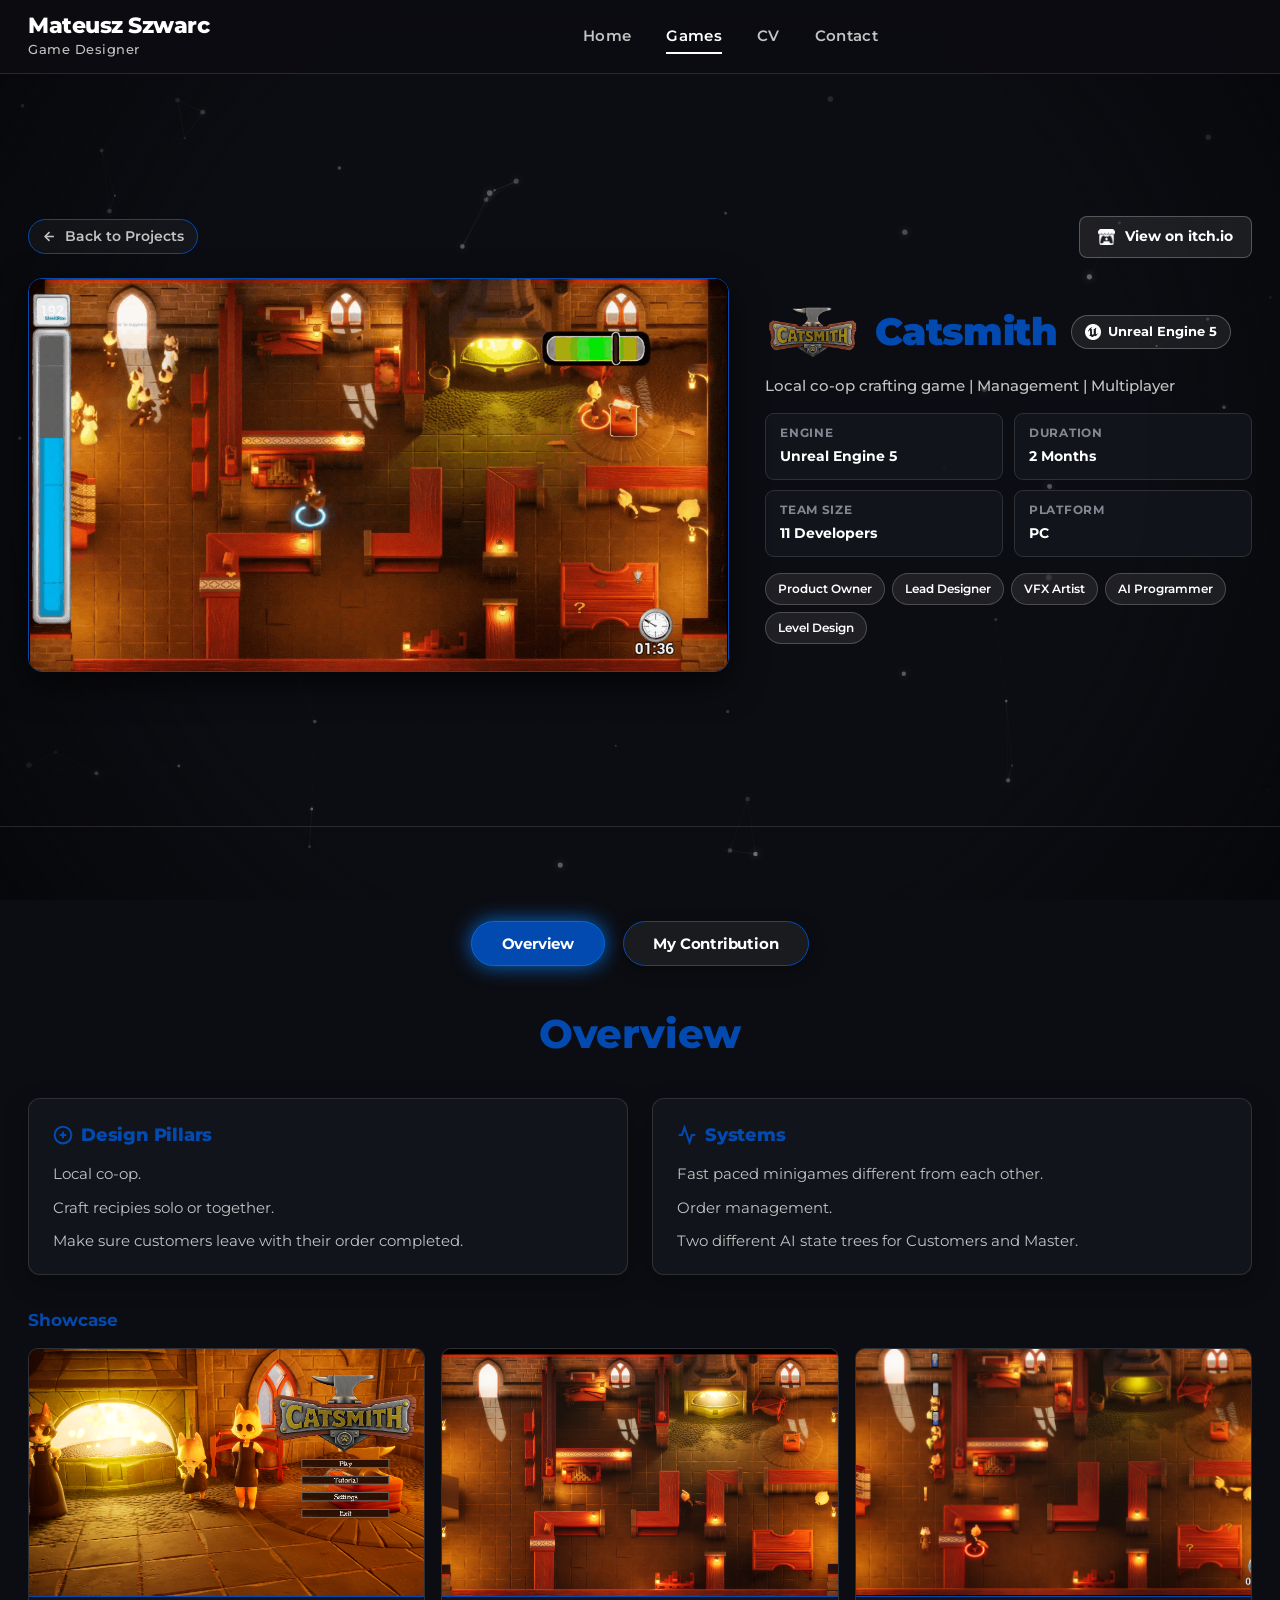
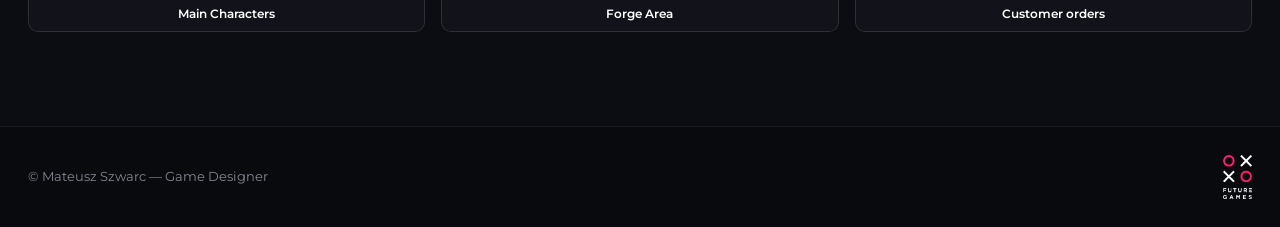
==== commit 640c32f5: "buttons delete" ====
--- a/catsmith.html
+++ b/catsmith.html
@@ -116,16 +116,6 @@
             </div>
           </div>
         </div>
-
-        <!-- Section Navigation Tabs -->
-        <div class="subpage-section-tabs">
-          <button type="button" class="subpage-section-tab active" data-tab-target="overview">
-            <span>Overview</span>
-          </button>
-          <button type="button" class="subpage-section-tab" data-tab-target="contribution">
-            <span>My Contribution</span>
-          </button>
-        </div>
       </div>
     </section>
 
--- a/css/style.css
+++ b/css/style.css
@@ -307,7 +307,7 @@
 /* Project Card */
 .wix-card {
   background: var(--bg-card);
-  border: 1px solid var(--border-subtle);
+  border: 1px solid var#034AB0;
   border-radius: 14px;
   overflow: hidden;
   display: flex;
@@ -319,8 +319,8 @@
 
 .wix-card:hover {
   transform: translateY(-5px);
-  border-color: rgba(255, 255, 255, 0.35);
-  box-shadow: 0 16px 32px rgba(0, 0, 0, 0.55), 0 0 20px rgba(255, 255, 255, 0.06);
+  border-color:#034AB0;
+  box-shadow: 0 0 20px #0769D2;
 }
 
 /* Media Thumbnail */
@@ -705,7 +705,7 @@
   background: #08090d;
   border-radius: 14px;
   overflow: hidden;
-  border: 1px solid var(--border-subtle);
+  border: 1px solid #034AB0;
   box-shadow: 0 12px 35px rgba(0, 0, 0, 0.65);
   position: relative;
 }
@@ -1001,7 +1001,7 @@
   color: var(--text-primary);
   text-align: center;
   background: rgba(18, 20, 27, 0.95);
-  border-top: 1px solid var(--border-subtle);
+  border-top: 1px solid #034AB0;
   line-height: 1.35;
 }
 
